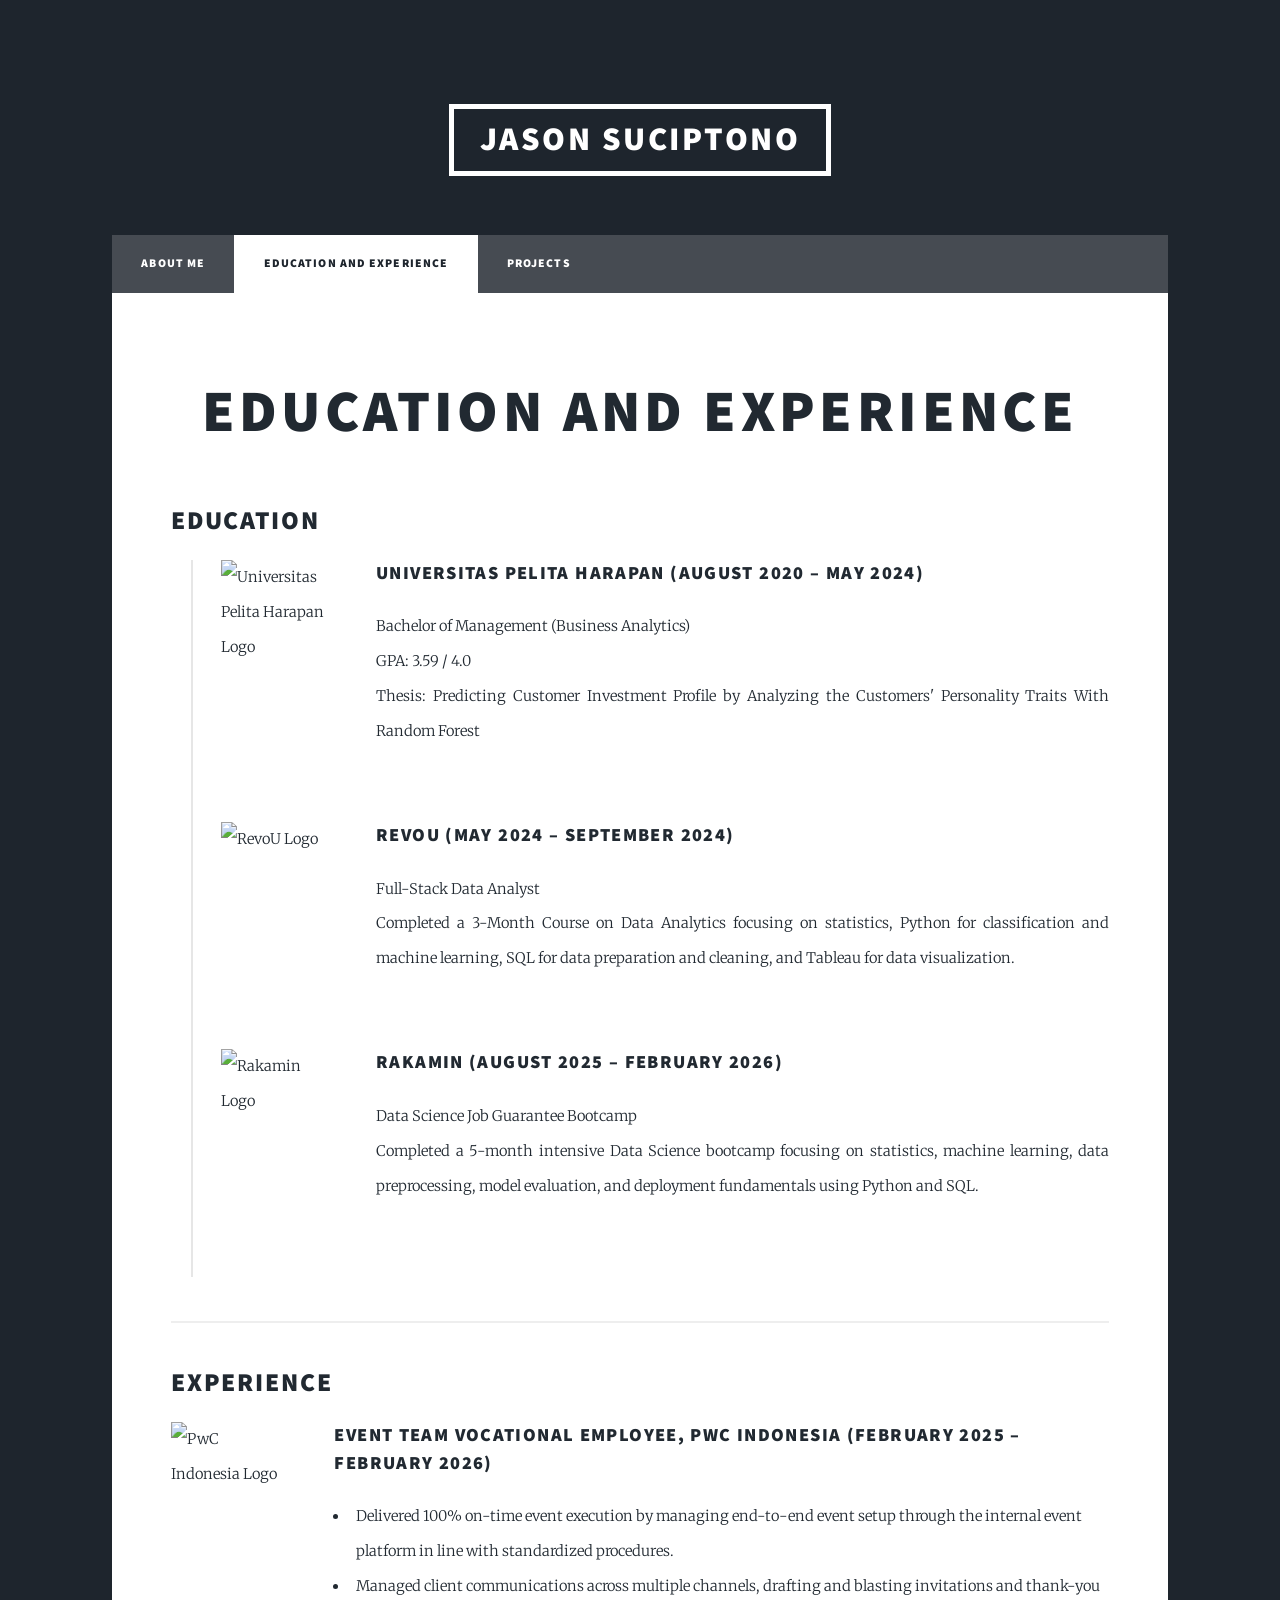
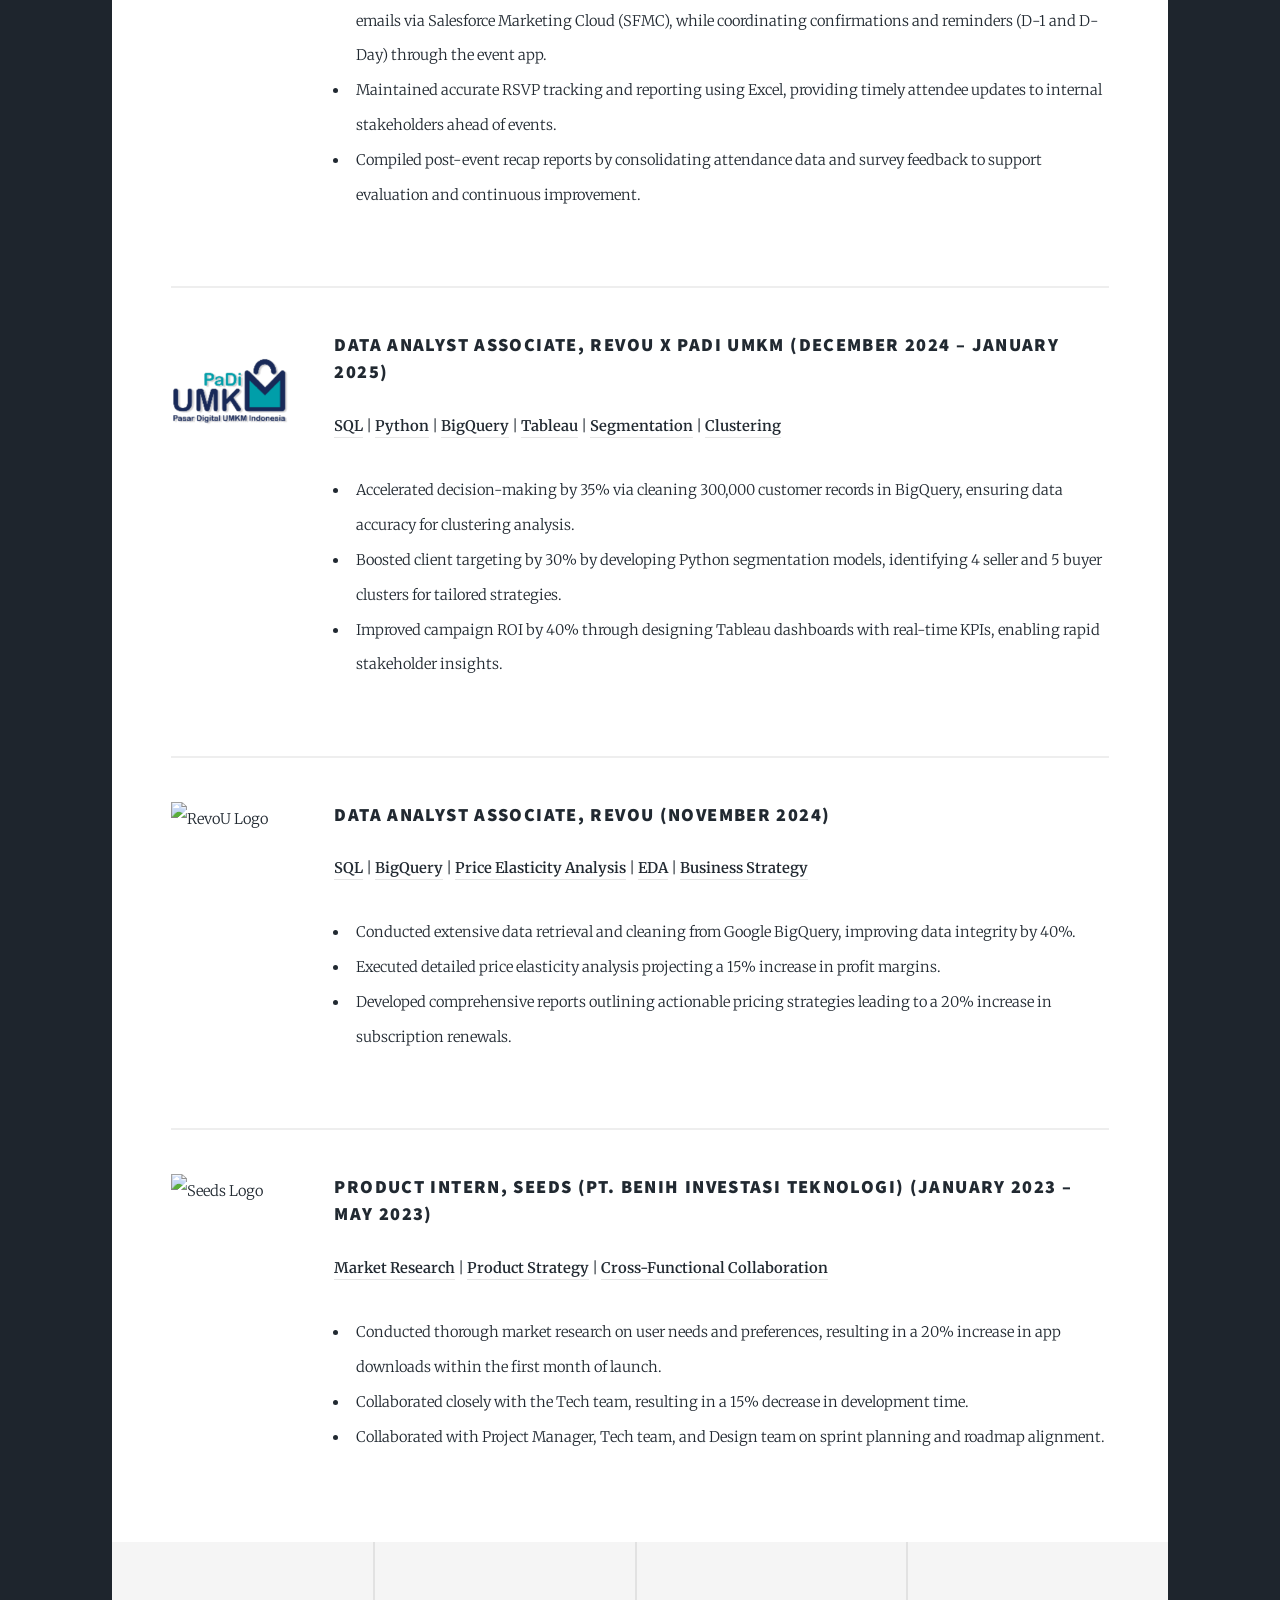
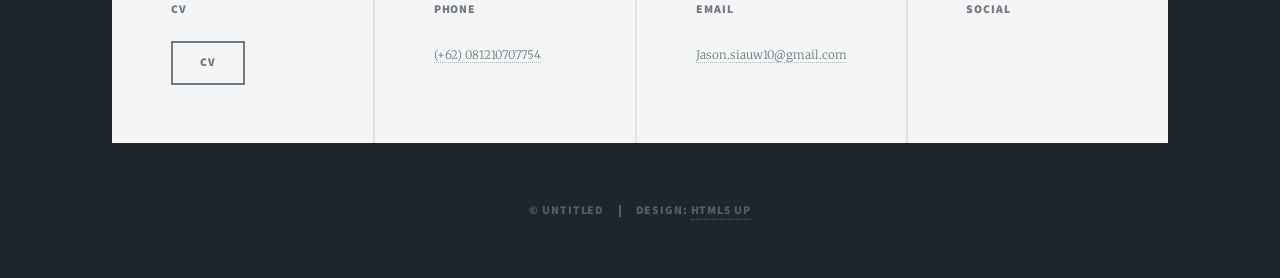
==== education-and-experience.html @ ee26536b "Update portfolio content" ====
<!DOCTYPE HTML>
<!--
	Massively by HTML5 UP
	html5up.net | @ajlkn
	Free for personal and commercial use under the CCA 3.0 license (html5up.net/license)
-->
<html>
	<head>
		<title>Education and Experience - Jason Suciptono Portfolio</title>
		<meta charset="utf-8" />
		<meta name="viewport" content="width=device-width, initial-scale=1, user-scalable=no" />
		<link rel="stylesheet" href="assets/css/main.css" />
		<noscript><link rel="stylesheet" href="assets/css/noscript.css" /></noscript>
	</head>
	<body class="is-preload">

		<!-- Wrapper -->
			<div id="wrapper">

				<!-- Header -->
					<header id="header">
						<a href="education-and-experience.html" class="logo">Jason Suciptono</a>
					</header>

				<!-- Nav -->
					<nav id="nav">
						<ul class="links">
							<li><a href="about-me.html">About Me</a></li>
							<li class="active"><a href="education-and-experience.html">Education and Experience</a></li>
							<li><a href="projects.html">Projects</a></li>
						</ul>
						<ul class="icons">
							<li><a href="https://www.linkedin.com/in/jason-suciptono/" class="icon brands fa-linkedin"><span class="label">LinkedIn</span></a></li>
							<li><a href="https://github.com/Jason-Siauw10" class="icon brands fa-github"><span class="label">GitHub</span></a></li>
						</ul>
					</nav>

				<!-- Main -->
					<div id="main">

						<!-- Post -->
							<section class="post">
							<header class="major">
								<h1>Education and Experience</h1>
							</header>

							<!-- ================= EDUCATION ================= -->
							<h2>Education</h2>

							<div class="timeline">

								<div class="row gtr-200 timeline-item">
									<div class="col-2 col-12-small">
										<span class="image fit">
											<img src="images/UPH Logo.png" alt="Universitas Pelita Harapan Logo" />
										</span>
									</div>
									<div class="col-10 col-12-small">
										<h3>Universitas Pelita Harapan (August 2020 – May 2024)</h3>
										<p>
											Bachelor of Management (Business Analytics)<br />
											GPA: 3.59 / 4.0<br />
											Thesis: Predicting Customer Investment Profile by Analyzing the Customers' Personality Traits With Random Forest
										</p>
									</div>
								</div>

								<div class="row gtr-200 timeline-item">
									<div class="col-2 col-12-small">
										<span class="image fit">
											<img src="images/revou.png" alt="RevoU Logo" />
										</span>
									</div>
									<div class="col-10 col-12-small">
										<h3>RevoU (May 2024 – September 2024)</h3>
										<p>
											Full-Stack Data Analyst<br />
											Completed a 3-Month Course on Data Analytics focusing on statistics, Python for classification and machine learning, SQL for data preparation and cleaning, and Tableau for data visualization.
										</p>
									</div>
								</div>

								<div class="row gtr-200 timeline-item">
									<div class="col-2 col-12-small">
										<span class="image fit">
											<img src="images/rakamin.png" alt="Rakamin Logo" />
										</span>
									</div>
									<div class="col-10 col-12-small">
										<h3>Rakamin (August 2025 – February 2026)</h3>
										<p>
											Data Science Job Guarantee Bootcamp<br />
											Completed a 5-month intensive Data Science bootcamp focusing on statistics, machine learning, data preprocessing, model evaluation, and deployment fundamentals using Python and SQL.
										</p>
									</div>
								</div>

							</div>

							<hr />

							<h2>Experience</h2>

							<!-- PwC -->
							<div class="row gtr-200">
								<div class="col-2 col-12-small">
									<span class="image fit">
										<img src="images/pwc.png" alt="PwC Indonesia Logo" />
									</span>
								</div>
								<div class="col-10 col-12-small">
									<h3>Event Team Vocational Employee, PwC Indonesia (February 2025 – February 2026)</h3>
									<ul>
										<li>Delivered 100% on-time event execution by managing end-to-end event setup through the internal event platform in line with standardized procedures.</li>
										<li>Managed client communications across multiple channels, drafting and blasting invitations and thank-you emails via Salesforce Marketing Cloud (SFMC), while coordinating confirmations and reminders (D-1 and D-Day) through the event app.</li>
										<li>Maintained accurate RSVP tracking and reporting using Excel, providing timely attendee updates to internal stakeholders ahead of events.</li>
										<li>Compiled post-event recap reports by consolidating attendance data and survey feedback to support evaluation and continuous improvement.</li>
									</ul>
								</div>
							</div>

							<hr />

							<!-- RevoU x PaDi UMKM -->
							<div class="row gtr-200">
								<div class="col-2 col-12-small">
									<span class="image fit">
										<img src="images/PaDi UMKM.png" alt="PaDi UMKM Logo" />
									</span>
								</div>
								<div class="col-10 col-12-small">
									<h3>Data Analyst Associate, RevoU x PaDi UMKM (December 2024 – January 2025)</h3>
									<p>
										<span class="skill-tag">SQL</span> |
										<span class="skill-tag">Python</span> |
										<span class="skill-tag">BigQuery</span> |
										<span class="skill-tag">Tableau</span> |
										<span class="skill-tag">Segmentation</span> |
										<span class="skill-tag">Clustering</span>
									</p>
									<ul>
										<li>Accelerated decision-making by 35% via cleaning 300,000 customer records in BigQuery, ensuring data accuracy for clustering analysis.</li>
										<li>Boosted client targeting by 30% by developing Python segmentation models, identifying 4 seller and 5 buyer clusters for tailored strategies.</li>
										<li>Improved campaign ROI by 40% through designing Tableau dashboards with real-time KPIs, enabling rapid stakeholder insights.</li>
									</ul>
								</div>
							</div>

							<hr />

							<!-- RevoU Individual -->
							<div class="row gtr-200">
								<div class="col-2 col-12-small">
									<span class="image fit">
										<img src="images/revou.png" alt="RevoU Logo" />
									</span>
								</div>
								<div class="col-10 col-12-small">
									<h3>Data Analyst Associate, RevoU (November 2024)</h3>
									<p>
										<span class="skill-tag">SQL</span> |
										<span class="skill-tag">BigQuery</span> |
										<span class="skill-tag">Price Elasticity Analysis</span> |
										<span class="skill-tag">EDA</span> |
										<span class="skill-tag">Business Strategy</span>
									</p>
									<ul>
										<li>Conducted extensive data retrieval and cleaning from Google BigQuery, improving data integrity by 40%.</li>
										<li>Executed detailed price elasticity analysis projecting a 15% increase in profit margins.</li>
										<li>Developed comprehensive reports outlining actionable pricing strategies leading to a 20% increase in subscription renewals.</li>
									</ul>
								</div>
							</div>

							<hr />

							<!-- Seeds -->
							<div class="row gtr-200">
								<div class="col-2 col-12-small">
									<span class="image fit">
										<img src="images/seeds.png" alt="Seeds Logo" />
									</span>
								</div>
								<div class="col-10 col-12-small">
									<h3>Product Intern, Seeds (PT. Benih Investasi Teknologi) (January 2023 – May 2023)</h3>
									<p>
										<span class="skill-tag">Market Research</span> |
										<span class="skill-tag">Product Strategy</span> |
										<span class="skill-tag">Cross-Functional Collaboration</span>
									</p>
									<ul>
										<li>Conducted thorough market research on user needs and preferences, resulting in a 20% increase in app downloads within the first month of launch.</li>
										<li>Collaborated closely with the Tech team, resulting in a 15% decrease in development time.</li>
										<li>Collaborated with Project Manager, Tech team, and Design team on sprint planning and roadmap alignment.</li>
									</ul>
								</div>
							</div>
						</section>
					</div>

				<!-- Footer -->
				<footer id="footer">
					<section class="alt">
						<h3>CV</h3>
						<ul class="actions">
							<li><a href="https://drive.google.com/file/d/1BMnxol5pbG6Kk6mzPlMMc-yb6LAz0oVz/view?usp=sharing" class="button icon solid fa-download">CV</a></li>
						</ul>
					</section>
					<section>
						<h3>Phone</h3>
						<p><a href="https://wa.me/+628120707754">(+62) 081210707754</a></p>
					</section>
					<section>
						<h3>Email</h3>
						<p><a href="mailto:Jason.Siauw10@gmail.com">Jason.siauw10@gmail.com</a></p>
					</section>
					<section>
						<h3>Social</h3>
						<ul class="icons alt">
							<li><a href="https://www.linkedin.com/in/jason-suciptono/" class="icon brands alt fa-linkedin"><span class="label">LinkedIn</span></a></li>
							<li><a href="https://github.com/Jason-Siauw10" class="icon brands alt fa-github"><span class="label">GitHub</span></a></li>
						</ul>
					</section>
				</footer>

				<!-- Copyright -->
					<div id="copyright">
						<ul><li>&copy; Untitled</li><li>Design: <a href="https://html5up.net">HTML5 UP</a></li></ul>
					</div>

			</div>

		<!-- Scripts -->
			<script src="assets/js/jquery.min.js"></script>
			<script src="assets/js/jquery.scrollex.min.js"></script>
			<script src="assets/js/jquery.scrolly.min.js"></script>
			<script src="assets/js/browser.min.js"></script>
			<script src="assets/js/breakpoints.min.js"></script>
			<script src="assets/js/util.js"></script>
			<script src="assets/js/main.js"></script>

	</body>
</html>
---- assets/css/main.css ----
@import url(fontawesome-all.min.css);
@import url("https://fonts.googleapis.com/css?family=Merriweather:300,700,300italic,700italic|Source+Sans+Pro:900");

/*
	Massively by HTML5 UP
	html5up.net | @ajlkn
	Free for personal and commercial use under the CCA 3.0 license (html5up.net/license)
*/

html, body, div, span, applet, object,
iframe, h1, h2, h3, h4, h5, h6, p, blockquote,
pre, a, abbr, acronym, address, big, cite,
code, del, dfn, em, img, ins, kbd, q, s, samp,
small, strike, strong, sub, sup, tt, var, b,
u, i, center, dl, dt, dd, ol, ul, li, fieldset,
form, label, legend, table, caption, tbody,
tfoot, thead, tr, th, td, article, aside,
canvas, details, embed, figure, figcaption,
footer, header, hgroup, menu, nav, output, ruby,
section, summary, time, mark, audio, video {
	margin: 0;
	padding: 0;
	border: 0;
	font-size: 100%;
	font: inherit;
	vertical-align: baseline;}

article, aside, details, figcaption, figure,
footer, header, hgroup, menu, nav, section {
	display: block;}

body {
	line-height: 1;
}

ol, ul {
	list-style: none;
}

blockquote, q {
	quotes: none;
}

	blockquote:before, blockquote:after, q:before, q:after {
		content: '';
		content: none;
	}

table {
	border-collapse: collapse;
	border-spacing: 0;
}

body {
	-webkit-text-size-adjust: none;
}

mark {
	background-color: transparent;
	color: inherit;
}

input::-moz-focus-inner {
	border: 0;
	padding: 0;
}

input, select, textarea {
	-moz-appearance: none;
	-webkit-appearance: none;
	-ms-appearance: none;
	appearance: none;
}

/* Basic */

	@-ms-viewport {
		width: device-width;
	}

	body {
		-ms-overflow-style: scrollbar;
	}

	@media screen and (max-width: 480px) {

		html, body {
			min-width: 320px;
		}

	}

	html {
		box-sizing: border-box;
	}

	*, *:before, *:after {
		box-sizing: inherit;
	}

	body {
		background-color: #1e252d;
	}

		body.is-preload *, body.is-preload *:before, body.is-preload *:after {
			-moz-animation: none !important;
			-webkit-animation: none !important;
			-ms-animation: none !important;
			animation: none !important;
			-moz-transition: none !important;
			-webkit-transition: none !important;
			-ms-transition: none !important;
			transition: none !important;
		}

/* Type */

	html {
		font-size: 16pt;
	}

		@media screen and (max-width: 1680px) {

			html {
				font-size: 12pt;
			}

		}

		@media screen and (max-width: 1280px) {

			html {
				font-size: 11pt;
			}

		}

		@media screen and (max-width: 360px) {

			html {
				font-size: 10pt;
			}

		}

	body {
		color: #212931;
	}

	body, input, select, textarea {
		font-family: "Merriweather", Georgia, serif;
		font-weight: 300;
		font-size: 1rem;
		line-height: 2.375;
	}

	a {
		-moz-transition: color 0.2s ease-in-out, background-color 0.2s ease-in-out, border-color 0.2s ease-in-out, box-shadow 0.2s ease-in-out;
		-webkit-transition: color 0.2s ease-in-out, background-color 0.2s ease-in-out, border-color 0.2s ease-in-out, box-shadow 0.2s ease-in-out;
		-ms-transition: color 0.2s ease-in-out, background-color 0.2s ease-in-out, border-color 0.2s ease-in-out, box-shadow 0.2s ease-in-out;
		transition: color 0.2s ease-in-out, background-color 0.2s ease-in-out, border-color 0.2s ease-in-out, box-shadow 0.2s ease-in-out;
		border-bottom: dotted 1px;
		text-decoration: none;
	}

		a:hover {
			border-bottom-color: transparent;
		}

	strong, b {
		font-weight: 600;
	}

	em, i {
		font-style: italic;
	}

	p {
		text-align: justify;
		margin: 0 0 2rem 0;
	}

	h1, h2, h3, h4, h5, h6 {
		font-family: "Source Sans Pro", Helvetica, sans-serif;
		font-weight: 900;
		line-height: 1.5;
		letter-spacing: 0.075em;
		text-transform: uppercase;
		margin: 0 0 1rem 0;
	}

		h1 a, h2 a, h3 a, h4 a, h5 a, h6 a {
			border-bottom: 0;
			color: inherit;
			text-decoration: none;
		}

	h1 {
		font-size: 4rem;
		line-height: 1.1;
		margin: 0 0 2rem 0;
	}

	h2 {
		font-size: 1.75rem;
		line-height: 1.3;
		margin: 0 0 1.5rem 0;
	}

	h3 {
		font-size: 1.25rem;
		margin: 0 0 1.5rem 0;
	}

	h4 {
		font-size: 1rem;
	}

	h5 {
		font-size: 0.9rem;
	}

	h6 {
		font-size: 0.8rem;
	}

	sub {
		font-size: 0.8rem;
		position: relative;
		top: 0.5rem;
	}

	sup {
		font-size: 0.8rem;
		position: relative;
		top: -0.5rem;
	}

	blockquote {
		border-left: solid 4px;
		font-style: italic;
		margin: 0 0 2rem 0;
		padding: 0.5rem 0 0.5rem 2rem;
	}

	code {
		border: solid 2px;
		font-family: "Courier New", monospace;
		font-size: 0.9rem;
		margin: 0 0.25rem;
		padding: 0.25rem 0.65rem;
	}

	pre {
		-webkit-overflow-scrolling: touch;
		font-family: "Courier New", monospace;
		font-size: 0.9rem;
		margin: 0 0 2rem 0;
	}

		pre code {
			display: block;
			line-height: 1.75;
			padding: 1rem 1.5rem;
			overflow-x: auto;
		}

	hr {
		border: 0;
		border-bottom: solid 2px;
		margin: 3rem 0;
	}

		hr.major {
			margin: 5rem 0;
		}

	.align-left {
		text-align: left;
	}

	.align-center {
		text-align: center;
	}

	.align-right {
		text-align: right;
	}

	input, select, textarea {
		color: #212931;
	}

	a {
		color: #212931;
		border-bottom-color: rgba(33, 41, 49, 0.5);
	}

		a:hover {
			border-bottom-color: transparent;
			color: #18bfef !important;
		}

	strong, b {
		color: #212931;
	}

	h1, h2, h3, h4, h5, h6 {
		color: #212931;
	}

	blockquote {
		border-left-color: #eeeeee;
	}

	code {
		background: rgba(220, 220, 220, 0.25);
		border-color: #eeeeee;
	}

	hr {
		border-bottom-color: #eeeeee;
	}

/* Row */

	.row {
		display: flex;
		flex-wrap: wrap;
		box-sizing: border-box;
		align-items: stretch;
	}

		.row > * {
			box-sizing: border-box;
		}

		.row.gtr-uniform > * > :last-child {
			margin-bottom: 0;
		}

		.row.aln-left {
			justify-content: flex-start;
		}

		.row.aln-center {
			justify-content: center;
		}

		.row.aln-right {
			justify-content: flex-end;
		}

		.row.aln-top {
			align-items: flex-start;
		}

		.row.aln-middle {
			align-items: center;
		}

		.row.aln-bottom {
			align-items: flex-end;
		}

		.row > .imp {
			order: -1;
		}

		.row > .col-1 {
			width: 8.33333%;
		}

		.row > .off-1 {
			margin-left: 8.33333%;
		}

		.row > .col-2 {
			width: 16.66667%;
		}

		.row > .off-2 {
			margin-left: 16.66667%;
		}

		.row > .col-3 {
			width: 25%;
		}

		.row > .off-3 {
			margin-left: 25%;
		}

		.row > .col-4 {
			width: 33.33333%;
		}

		.row > .off-4 {
			margin-left: 33.33333%;
		}

		.row > .col-5 {
			width: 41.66667%;
		}

		.row > .off-5 {
			margin-left: 41.66667%;
		}

		.row > .col-6 {
			width: 50%;
		}

		.row > .off-6 {
			margin-left: 50%;
		}

		.row > .col-7 {
			width: 58.33333%;
		}

		.row > .off-7 {
			margin-left: 58.33333%;
		}

		.row > .col-8 {
			width: 66.66667%;
		}

		.row > .off-8 {
			margin-left: 66.66667%;
		}

		.row > .col-9 {
			width: 75%;
		}

		.row > .off-9 {
			margin-left: 75%;
		}

		.row > .col-10 {
			width: 83.33333%;
		}

		.row > .off-10 {
			margin-left: 83.33333%;
		}

		.row > .col-11 {
			width: 91.66667%;
		}

		.row > .off-11 {
			margin-left: 91.66667%;
		}

		.row > .col-12 {
			width: 100%;
		}

		.row > .off-12 {
			margin-left: 100%;
		}

		.row.gtr-0 {
			margin-top: 0;
			margin-left: 0rem;
		}

			.row.gtr-0 > * {
				padding: 0 0 0 0rem;
			}

			.row.gtr-0.gtr-uniform {
				margin-top: 0rem;
			}

				.row.gtr-0.gtr-uniform > * {
					padding-top: 0rem;
				}

		.row.gtr-25 {
			margin-top: 0;
			margin-left: -0.375rem;
		}

			.row.gtr-25 > * {
				padding: 0 0 0 0.375rem;
			}

			.row.gtr-25.gtr-uniform {
				margin-top: -0.375rem;
			}

				.row.gtr-25.gtr-uniform > * {
					padding-top: 0.375rem;
				}

		.row.gtr-50 {
			margin-top: 0;
			margin-left: -0.75rem;
		}

			.row.gtr-50 > * {
				padding: 0 0 0 0.75rem;
			}

			.row.gtr-50.gtr-uniform {
				margin-top: -0.75rem;
			}

				.row.gtr-50.gtr-uniform > * {
					padding-top: 0.75rem;
				}

		.row {
			margin-top: 0;
			margin-left: -1.5rem;
		}

			.row > * {
				padding: 0 0 0 1.5rem;
			}

			.row.gtr-uniform {
				margin-top: -1.5rem;
			}

				.row.gtr-uniform > * {
					padding-top: 1.5rem;
				}

		.row.gtr-150 {
			margin-top: 0;
			margin-left: -2.25rem;
		}

			.row.gtr-150 > * {
				padding: 0 0 0 2.25rem;
			}

			.row.gtr-150.gtr-uniform {
				margin-top: -2.25rem;
			}

				.row.gtr-150.gtr-uniform > * {
					padding-top: 2.25rem;
				}

		.row.gtr-200 {
			margin-top: 0;
			margin-left: -3rem;
		}

			.row.gtr-200 > * {
				padding: 0 0 0 3rem;
			}

			.row.gtr-200.gtr-uniform {
				margin-top: -3rem;
			}

				.row.gtr-200.gtr-uniform > * {
					padding-top: 3rem;
				}

		@media screen and (max-width: 1680px) {

			.row {
				display: flex;
				flex-wrap: wrap;
				box-sizing: border-box;
				align-items: stretch;
			}

				.row > * {
					box-sizing: border-box;
				}

				.row.gtr-uniform > * > :last-child {
					margin-bottom: 0;
				}

				.row.aln-left {
					justify-content: flex-start;
				}

				.row.aln-center {
					justify-content: center;
				}

				.row.aln-right {
					justify-content: flex-end;
				}

				.row.aln-top {
					align-items: flex-start;
				}

				.row.aln-middle {
					align-items: center;
				}

				.row.aln-bottom {
					align-items: flex-end;
				}

				.row > .imp-xlarge {
					order: -1;
				}

				.row > .col-1-xlarge {
					width: 8.33333%;
				}

				.row > .off-1-xlarge {
					margin-left: 8.33333%;
				}

				.row > .col-2-xlarge {
					width: 16.66667%;
				}

				.row > .off-2-xlarge {
					margin-left: 16.66667%;
				}

				.row > .col-3-xlarge {
					width: 25%;
				}

				.row > .off-3-xlarge {
					margin-left: 25%;
				}

				.row > .col-4-xlarge {
					width: 33.33333%;
				}

				.row > .off-4-xlarge {
					margin-left: 33.33333%;
				}

				.row > .col-5-xlarge {
					width: 41.66667%;
				}

				.row > .off-5-xlarge {
					margin-left: 41.66667%;
				}

				.row > .col-6-xlarge {
					width: 50%;
				}

				.row > .off-6-xlarge {
					margin-left: 50%;
				}

				.row > .col-7-xlarge {
					width: 58.33333%;
				}

				.row > .off-7-xlarge {
					margin-left: 58.33333%;
				}

				.row > .col-8-xlarge {
					width: 66.66667%;
				}

				.row > .off-8-xlarge {
					margin-left: 66.66667%;
				}

				.row > .col-9-xlarge {
					width: 75%;
				}

				.row > .off-9-xlarge {
					margin-left: 75%;
				}

				.row > .col-10-xlarge {
					width: 83.33333%;
				}

				.row > .off-10-xlarge {
					margin-left: 83.33333%;
				}

				.row > .col-11-xlarge {
					width: 91.66667%;
				}

				.row > .off-11-xlarge {
					margin-left: 91.66667%;
				}

				.row > .col-12-xlarge {
					width: 100%;
				}

				.row > .off-12-xlarge {
					margin-left: 100%;
				}

				.row.gtr-0 {
					margin-top: 0;
					margin-left: 0rem;
				}

					.row.gtr-0 > * {
						padding: 0 0 0 0rem;
					}

					.row.gtr-0.gtr-uniform {
						margin-top: 0rem;
					}

						.row.gtr-0.gtr-uniform > * {
							padding-top: 0rem;
						}

				.row.gtr-25 {
					margin-top: 0;
					margin-left: -0.375rem;
				}

					.row.gtr-25 > * {
						padding: 0 0 0 0.375rem;
					}

					.row.gtr-25.gtr-uniform {
						margin-top: -0.375rem;
					}

						.row.gtr-25.gtr-uniform > * {
							padding-top: 0.375rem;
						}

				.row.gtr-50 {
					margin-top: 0;
					margin-left: -0.75rem;
				}

					.row.gtr-50 > * {
						padding: 0 0 0 0.75rem;
					}

					.row.gtr-50.gtr-uniform {
						margin-top: -0.75rem;
					}

						.row.gtr-50.gtr-uniform > * {
							padding-top: 0.75rem;
						}

				.row {
					margin-top: 0;
					margin-left: -1.5rem;
				}

					.row > * {
						padding: 0 0 0 1.5rem;
					}

					.row.gtr-uniform {
						margin-top: -1.5rem;
					}

						.row.gtr-uniform > * {
							padding-top: 1.5rem;
						}

				.row.gtr-150 {
					margin-top: 0;
					margin-left: -2.25rem;
				}

					.row.gtr-150 > * {
						padding: 0 0 0 2.25rem;
					}

					.row.gtr-150.gtr-uniform {
						margin-top: -2.25rem;
					}

						.row.gtr-150.gtr-uniform > * {
							padding-top: 2.25rem;
						}

				.row.gtr-200 {
					margin-top: 0;
					margin-left: -3rem;
				}

					.row.gtr-200 > * {
						padding: 0 0 0 3rem;
					}

					.row.gtr-200.gtr-uniform {
						margin-top: -3rem;
					}

						.row.gtr-200.gtr-uniform > * {
							padding-top: 3rem;
						}

		}

		@media screen and (max-width: 1280px) {

			.row {
				display: flex;
				flex-wrap: wrap;
				box-sizing: border-box;
				align-items: stretch;
			}

				.row > * {
					box-sizing: border-box;
				}

				.row.gtr-uniform > * > :last-child {
					margin-bottom: 0;
				}

				.row.aln-left {
					justify-content: flex-start;
				}

				.row.aln-center {
					justify-content: center;
				}

				.row.aln-right {
					justify-content: flex-end;
				}

				.row.aln-top {
					align-items: flex-start;
				}

				.row.aln-middle {
					align-items: center;
				}

				.row.aln-bottom {
					align-items: flex-end;
				}

				.row > .imp-large {
					order: -1;
				}

				.row > .col-1-large {
					width: 8.33333%;
				}

				.row > .off-1-large {
					margin-left: 8.33333%;
				}

				.row > .col-2-large {
					width: 16.66667%;
				}

				.row > .off-2-large {
					margin-left: 16.66667%;
				}

				.row > .col-3-large {
					width: 25%;
				}

				.row > .off-3-large {
					margin-left: 25%;
				}

				.row > .col-4-large {
					width: 33.33333%;
				}

				.row > .off-4-large {
					margin-left: 33.33333%;
				}

				.row > .col-5-large {
					width: 41.66667%;
				}

				.row > .off-5-large {
					margin-left: 41.66667%;
				}

				.row > .col-6-large {
					width: 50%;
				}

				.row > .off-6-large {
					margin-left: 50%;
				}

				.row > .col-7-large {
					width: 58.33333%;
				}

				.row > .off-7-large {
					margin-left: 58.33333%;
				}

				.row > .col-8-large {
					width: 66.66667%;
				}

				.row > .off-8-large {
					margin-left: 66.66667%;
				}

				.row > .col-9-large {
					width: 75%;
				}

				.row > .off-9-large {
					margin-left: 75%;
				}

				.row > .col-10-large {
					width: 83.33333%;
				}

				.row > .off-10-large {
					margin-left: 83.33333%;
				}

				.row > .col-11-large {
					width: 91.66667%;
				}

				.row > .off-11-large {
					margin-left: 91.66667%;
				}

				.row > .col-12-large {
					width: 100%;
				}

				.row > .off-12-large {
					margin-left: 100%;
				}

				.row.gtr-0 {
					margin-top: 0;
					margin-left: 0rem;
				}

					.row.gtr-0 > * {
						padding: 0 0 0 0rem;
					}

					.row.gtr-0.gtr-uniform {
						margin-top: 0rem;
					}

						.row.gtr-0.gtr-uniform > * {
							padding-top: 0rem;
						}

				.row.gtr-25 {
					margin-top: 0;
					margin-left: -0.375rem;
				}

					.row.gtr-25 > * {
						padding: 0 0 0 0.375rem;
					}

					.row.gtr-25.gtr-uniform {
						margin-top: -0.375rem;
					}

						.row.gtr-25.gtr-uniform > * {
							padding-top: 0.375rem;
						}

				.row.gtr-50 {
					margin-top: 0;
					margin-left: -0.75rem;
				}

					.row.gtr-50 > * {
						padding: 0 0 0 0.75rem;
					}

					.row.gtr-50.gtr-uniform {
						margin-top: -0.75rem;
					}

						.row.gtr-50.gtr-uniform > * {
							padding-top: 0.75rem;
						}

				.row {
					margin-top: 0;
					margin-left: -1.5rem;
				}

					.row > * {
						padding: 0 0 0 1.5rem;
					}

					.row.gtr-uniform {
						margin-top: -1.5rem;
					}

						.row.gtr-uniform > * {
							padding-top: 1.5rem;
						}

				.row.gtr-150 {
					margin-top: 0;
					margin-left: -2.25rem;
				}

					.row.gtr-150 > * {
						padding: 0 0 0 2.25rem;
					}

					.row.gtr-150.gtr-uniform {
						margin-top: -2.25rem;
					}

						.row.gtr-150.gtr-uniform > * {
							padding-top: 2.25rem;
						}

				.row.gtr-200 {
					margin-top: 0;
					margin-left: -3rem;
				}

					.row.gtr-200 > * {
						padding: 0 0 0 3rem;
					}

					.row.gtr-200.gtr-uniform {
						margin-top: -3rem;
					}

						.row.gtr-200.gtr-uniform > * {
							padding-top: 3rem;
						}

		}

		@media screen and (max-width: 980px) {

			.row {
				display: flex;
				flex-wrap: wrap;
				box-sizing: border-box;
				align-items: stretch;
			}

				.row > * {
					box-sizing: border-box;
				}

				.row.gtr-uniform > * > :last-child {
					margin-bottom: 0;
				}

				.row.aln-left {
					justify-content: flex-start;
				}

				.row.aln-center {
					justify-content: center;
				}

				.row.aln-right {
					justify-content: flex-end;
				}

				.row.aln-top {
					align-items: flex-start;
				}

				.row.aln-middle {
					align-items: center;
				}

				.row.aln-bottom {
					align-items: flex-end;
				}

				.row > .imp-medium {
					order: -1;
				}

				.row > .col-1-medium {
					width: 8.33333%;
				}

				.row > .off-1-medium {
					margin-left: 8.33333%;
				}

				.row > .col-2-medium {
					width: 16.66667%;
				}

				.row > .off-2-medium {
					margin-left: 16.66667%;
				}

				.row > .col-3-medium {
					width: 25%;
				}

				.row > .off-3-medium {
					margin-left: 25%;
				}

				.row > .col-4-medium {
					width: 33.33333%;
				}

				.row > .off-4-medium {
					margin-left: 33.33333%;
				}

				.row > .col-5-medium {
					width: 41.66667%;
				}

				.row > .off-5-medium {
					margin-left: 41.66667%;
				}

				.row > .col-6-medium {
					width: 50%;
				}

				.row > .off-6-medium {
					margin-left: 50%;
				}

				.row > .col-7-medium {
					width: 58.33333%;
				}

				.row > .off-7-medium {
					margin-left: 58.33333%;
				}

				.row > .col-8-medium {
					width: 66.66667%;
				}

				.row > .off-8-medium {
					margin-left: 66.66667%;
				}

				.row > .col-9-medium {
					width: 75%;
				}

				.row > .off-9-medium {
					margin-left: 75%;
				}

				.row > .col-10-medium {
					width: 83.33333%;
				}

				.row > .off-10-medium {
					margin-left: 83.33333%;
				}

				.row > .col-11-medium {
					width: 91.66667%;
				}

				.row > .off-11-medium {
					margin-left: 91.66667%;
				}

				.row > .col-12-medium {
					width: 100%;
				}

				.row > .off-12-medium {
					margin-left: 100%;
				}

				.row.gtr-0 {
					margin-top: 0;
					margin-left: 0rem;
				}

					.row.gtr-0 > * {
						padding: 0 0 0 0rem;
					}

					.row.gtr-0.gtr-uniform {
						margin-top: 0rem;
					}

						.row.gtr-0.gtr-uniform > * {
							padding-top: 0rem;
						}

				.row.gtr-25 {
					margin-top: 0;
					margin-left: -0.375rem;
				}

					.row.gtr-25 > * {
						padding: 0 0 0 0.375rem;
					}

					.row.gtr-25.gtr-uniform {
						margin-top: -0.375rem;
					}

						.row.gtr-25.gtr-uniform > * {
							padding-top: 0.375rem;
						}

				.row.gtr-50 {
					margin-top: 0;
					margin-left: -0.75rem;
				}

					.row.gtr-50 > * {
						padding: 0 0 0 0.75rem;
					}

					.row.gtr-50.gtr-uniform {
						margin-top: -0.75rem;
					}

						.row.gtr-50.gtr-uniform > * {
							padding-top: 0.75rem;
						}

				.row {
					margin-top: 0;
					margin-left: -1.5rem;
				}

					.row > * {
						padding: 0 0 0 1.5rem;
					}

					.row.gtr-uniform {
						margin-top: -1.5rem;
					}

						.row.gtr-uniform > * {
							padding-top: 1.5rem;
						}

				.row.gtr-150 {
					margin-top: 0;
					margin-left: -2.25rem;
				}

					.row.gtr-150 > * {
						padding: 0 0 0 2.25rem;
					}

					.row.gtr-150.gtr-uniform {
						margin-top: -2.25rem;
					}

						.row.gtr-150.gtr-uniform > * {
							padding-top: 2.25rem;
						}

				.row.gtr-200 {
					margin-top: 0;
					margin-left: -3rem;
				}

					.row.gtr-200 > * {
						padding: 0 0 0 3rem;
					}

					.row.gtr-200.gtr-uniform {
						margin-top: -3rem;
					}

						.row.gtr-200.gtr-uniform > * {
							padding-top: 3rem;
						}

		}

		@media screen and (max-width: 736px) {

			.row {
				display: flex;
				flex-wrap: wrap;
				box-sizing: border-box;
				align-items: stretch;
			}

				.row > * {
					box-sizing: border-box;
				}

				.row.gtr-uniform > * > :last-child {
					margin-bottom: 0;
				}

				.row.aln-left {
					justify-content: flex-start;
				}

				.row.aln-center {
					justify-content: center;
				}

				.row.aln-right {
					justify-content: flex-end;
				}

				.row.aln-top {
					align-items: flex-start;
				}

				.row.aln-middle {
					align-items: center;
				}

				.row.aln-bottom {
					align-items: flex-end;
				}

				.row > .imp-small {
					order: -1;
				}

				.row > .col-1-small {
					width: 8.33333%;
				}

				.row > .off-1-small {
					margin-left: 8.33333%;
				}

				.row > .col-2-small {
					width: 16.66667%;
				}

				.row > .off-2-small {
					margin-left: 16.66667%;
				}

				.row > .col-3-small {
					width: 25%;
				}

				.row > .off-3-small {
					margin-left: 25%;
				}

				.row > .col-4-small {
					width: 33.33333%;
				}

				.row > .off-4-small {
					margin-left: 33.33333%;
				}

				.row > .col-5-small {
					width: 41.66667%;
				}

				.row > .off-5-small {
					margin-left: 41.66667%;
				}

				.row > .col-6-small {
					width: 50%;
				}

				.row > .off-6-small {
					margin-left: 50%;
				}

				.row > .col-7-small {
					width: 58.33333%;
				}

				.row > .off-7-small {
					margin-left: 58.33333%;
				}

				.row > .col-8-small {
					width: 66.66667%;
				}

				.row > .off-8-small {
					margin-left: 66.66667%;
				}

				.row > .col-9-small {
					width: 75%;
				}

				.row > .off-9-small {
					margin-left: 75%;
				}

				.row > .col-10-small {
					width: 83.33333%;
				}

				.row > .off-10-small {
					margin-left: 83.33333%;
				}

				.row > .col-11-small {
					width: 91.66667%;
				}

				.row > .off-11-small {
					margin-left: 91.66667%;
				}

				.row > .col-12-small {
					width: 100%;
				}

				.row > .off-12-small {
					margin-left: 100%;
				}

				.row.gtr-0 {
					margin-top: 0;
					margin-left: 0rem;
				}

					.row.gtr-0 > * {
						padding: 0 0 0 0rem;
					}

					.row.gtr-0.gtr-uniform {
						margin-top: 0rem;
					}

						.row.gtr-0.gtr-uniform > * {
							padding-top: 0rem;
						}

				.row.gtr-25 {
					margin-top: 0;
					margin-left: -0.375rem;
				}

					.row.gtr-25 > * {
						padding: 0 0 0 0.375rem;
					}

					.row.gtr-25.gtr-uniform {
						margin-top: -0.375rem;
					}

						.row.gtr-25.gtr-uniform > * {
							padding-top: 0.375rem;
						}

				.row.gtr-50 {
					margin-top: 0;
					margin-left: -0.75rem;
				}

					.row.gtr-50 > * {
						padding: 0 0 0 0.75rem;
					}

					.row.gtr-50.gtr-uniform {
						margin-top: -0.75rem;
					}

						.row.gtr-50.gtr-uniform > * {
							padding-top: 0.75rem;
						}

				.row {
					margin-top: 0;
					margin-left: -1.5rem;
				}

					.row > * {
						padding: 0 0 0 1.5rem;
					}

					.row.gtr-uniform {
						margin-top: -1.5rem;
					}

						.row.gtr-uniform > * {
							padding-top: 1.5rem;
						}

				.row.gtr-150 {
					margin-top: 0;
					margin-left: -2.25rem;
				}

					.row.gtr-150 > * {
						padding: 0 0 0 2.25rem;
					}

					.row.gtr-150.gtr-uniform {
						margin-top: -2.25rem;
					}

						.row.gtr-150.gtr-uniform > * {
							padding-top: 2.25rem;
						}

				.row.gtr-200 {
					margin-top: 0;
					margin-left: -3rem;
				}

					.row.gtr-200 > * {
						padding: 0 0 0 3rem;
					}

					.row.gtr-200.gtr-uniform {
						margin-top: -3rem;
					}

						.row.gtr-200.gtr-uniform > * {
							padding-top: 3rem;
						}

		}

		@media screen and (max-width: 480px) {

			.row {
				display: flex;
				flex-wrap: wrap;
				box-sizing: border-box;
				align-items: stretch;
			}

				.row > * {
					box-sizing: border-box;
				}

				.row.gtr-uniform > * > :last-child {
					margin-bottom: 0;
				}

				.row.aln-left {
					justify-content: flex-start;
				}

				.row.aln-center {
					justify-content: center;
				}

				.row.aln-right {
					justify-content: flex-end;
				}

				.row.aln-top {
					align-items: flex-start;
				}

				.row.aln-middle {
					align-items: center;
				}

				.row.aln-bottom {
					align-items: flex-end;
				}

				.row > .imp-xsmall {
					order: -1;
				}

				.row > .col-1-xsmall {
					width: 8.33333%;
				}

				.row > .off-1-xsmall {
					margin-left: 8.33333%;
				}

				.row > .col-2-xsmall {
					width: 16.66667%;
				}

				.row > .off-2-xsmall {
					margin-left: 16.66667%;
				}

				.row > .col-3-xsmall {
					width: 25%;
				}

				.row > .off-3-xsmall {
					margin-left: 25%;
				}

				.row > .col-4-xsmall {
					width: 33.33333%;
				}

				.row > .off-4-xsmall {
					margin-left: 33.33333%;
				}

				.row > .col-5-xsmall {
					width: 41.66667%;
				}

				.row > .off-5-xsmall {
					margin-left: 41.66667%;
				}

				.row > .col-6-xsmall {
					width: 50%;
				}

				.row > .off-6-xsmall {
					margin-left: 50%;
				}

				.row > .col-7-xsmall {
					width: 58.33333%;
				}

				.row > .off-7-xsmall {
					margin-left: 58.33333%;
				}

				.row > .col-8-xsmall {
					width: 66.66667%;
				}

				.row > .off-8-xsmall {
					margin-left: 66.66667%;
				}

				.row > .col-9-xsmall {
					width: 75%;
				}

				.row > .off-9-xsmall {
					margin-left: 75%;
				}

				.row > .col-10-xsmall {
					width: 83.33333%;
				}

				.row > .off-10-xsmall {
					margin-left: 83.33333%;
				}

				.row > .col-11-xsmall {
					width: 91.66667%;
				}

				.row > .off-11-xsmall {
					margin-left: 91.66667%;
				}

				.row > .col-12-xsmall {
					width: 100%;
				}

				.row > .off-12-xsmall {
					margin-left: 100%;
				}

				.row.gtr-0 {
					margin-top: 0;
					margin-left: 0rem;
				}

					.row.gtr-0 > * {
						padding: 0 0 0 0rem;
					}

					.row.gtr-0.gtr-uniform {
						margin-top: 0rem;
					}

						.row.gtr-0.gtr-uniform > * {
							padding-top: 0rem;
						}

				.row.gtr-25 {
					margin-top: 0;
					margin-left: -0.375rem;
				}

					.row.gtr-25 > * {
						padding: 0 0 0 0.375rem;
					}

					.row.gtr-25.gtr-uniform {
						margin-top: -0.375rem;
					}

						.row.gtr-25.gtr-uniform > * {
							padding-top: 0.375rem;
						}

				.row.gtr-50 {
					margin-top: 0;
					margin-left: -0.75rem;
				}

					.row.gtr-50 > * {
						padding: 0 0 0 0.75rem;
					}

					.row.gtr-50.gtr-uniform {
						margin-top: -0.75rem;
					}

						.row.gtr-50.gtr-uniform > * {
							padding-top: 0.75rem;
						}

				.row {
					margin-top: 0;
					margin-left: -1.5rem;
				}

					.row > * {
						padding: 0 0 0 1.5rem;
					}

					.row.gtr-uniform {
						margin-top: -1.5rem;
					}

						.row.gtr-uniform > * {
							padding-top: 1.5rem;
						}

				.row.gtr-150 {
					margin-top: 0;
					margin-left: -2.25rem;
				}

					.row.gtr-150 > * {
						padding: 0 0 0 2.25rem;
					}

					.row.gtr-150.gtr-uniform {
						margin-top: -2.25rem;
					}

						.row.gtr-150.gtr-uniform > * {
							padding-top: 2.25rem;
						}

				.row.gtr-200 {
					margin-top: 0;
					margin-left: -3rem;
				}

					.row.gtr-200 > * {
						padding: 0 0 0 3rem;
					}

					.row.gtr-200.gtr-uniform {
						margin-top: -3rem;
					}

						.row.gtr-200.gtr-uniform > * {
							padding-top: 3rem;
						}

		}

		@media screen and (max-width: 360px) {

			.row {
				display: flex;
				flex-wrap: wrap;
				box-sizing: border-box;
				align-items: stretch;
			}

				.row > * {
					box-sizing: border-box;
				}

				.row.gtr-uniform > * > :last-child {
					margin-bottom: 0;
				}

				.row.aln-left {
					justify-content: flex-start;
				}

				.row.aln-center {
					justify-content: center;
				}

				.row.aln-right {
					justify-content: flex-end;
				}

				.row.aln-top {
					align-items: flex-start;
				}

				.row.aln-middle {
					align-items: center;
				}

				.row.aln-bottom {
					align-items: flex-end;
				}

				.row > .imp-xxsmall {
					order: -1;
				}

				.row > .col-1-xxsmall {
					width: 8.33333%;
				}

				.row > .off-1-xxsmall {
					margin-left: 8.33333%;
				}

				.row > .col-2-xxsmall {
					width: 16.66667%;
				}

				.row > .off-2-xxsmall {
					margin-left: 16.66667%;
				}

				.row > .col-3-xxsmall {
					width: 25%;
				}

				.row > .off-3-xxsmall {
					margin-left: 25%;
				}

				.row > .col-4-xxsmall {
					width: 33.33333%;
				}

				.row > .off-4-xxsmall {
					margin-left: 33.33333%;
				}

				.row > .col-5-xxsmall {
					width: 41.66667%;
				}

				.row > .off-5-xxsmall {
					margin-left: 41.66667%;
				}

				.row > .col-6-xxsmall {
					width: 50%;
				}

				.row > .off-6-xxsmall {
					margin-left: 50%;
				}

				.row > .col-7-xxsmall {
					width: 58.33333%;
				}

				.row > .off-7-xxsmall {
					margin-left: 58.33333%;
				}

				.row > .col-8-xxsmall {
					width: 66.66667%;
				}

				.row > .off-8-xxsmall {
					margin-left: 66.66667%;
				}

				.row > .col-9-xxsmall {
					width: 75%;
				}

				.row > .off-9-xxsmall {
					margin-left: 75%;
				}

				.row > .col-10-xxsmall {
					width: 83.33333%;
				}

				.row > .off-10-xxsmall {
					margin-left: 83.33333%;
				}

				.row > .col-11-xxsmall {
					width: 91.66667%;
				}

				.row > .off-11-xxsmall {
					margin-left: 91.66667%;
				}

				.row > .col-12-xxsmall {
					width: 100%;
				}

				.row > .off-12-xxsmall {
					margin-left: 100%;
				}

				.row.gtr-0 {
					margin-top: 0;
					margin-left: 0rem;
				}

					.row.gtr-0 > * {
						padding: 0 0 0 0rem;
					}

					.row.gtr-0.gtr-uniform {
						margin-top: 0rem;
					}

						.row.gtr-0.gtr-uniform > * {
							padding-top: 0rem;
						}

				.row.gtr-25 {
					margin-top: 0;
					margin-left: -0.375rem;
				}

					.row.gtr-25 > * {
						padding: 0 0 0 0.375rem;
					}

					.row.gtr-25.gtr-uniform {
						margin-top: -0.375rem;
					}

						.row.gtr-25.gtr-uniform > * {
							padding-top: 0.375rem;
						}

				.row.gtr-50 {
					margin-top: 0;
					margin-left: -0.75rem;
				}

					.row.gtr-50 > * {
						padding: 0 0 0 0.75rem;
					}

					.row.gtr-50.gtr-uniform {
						margin-top: -0.75rem;
					}

						.row.gtr-50.gtr-uniform > * {
							padding-top: 0.75rem;
						}

				.row {
					margin-top: 0;
					margin-left: -1.5rem;
				}

					.row > * {
						padding: 0 0 0 1.5rem;
					}

					.row.gtr-uniform {
						margin-top: -1.5rem;
					}

						.row.gtr-uniform > * {
							padding-top: 1.5rem;
						}

				.row.gtr-150 {
					margin-top: 0;
					margin-left: -2.25rem;
				}

					.row.gtr-150 > * {
						padding: 0 0 0 2.25rem;
					}

					.row.gtr-150.gtr-uniform {
						margin-top: -2.25rem;
					}

						.row.gtr-150.gtr-uniform > * {
							padding-top: 2.25rem;
						}

				.row.gtr-200 {
					margin-top: 0;
					margin-left: -3rem;
				}

					.row.gtr-200 > * {
						padding: 0 0 0 3rem;
					}

					.row.gtr-200.gtr-uniform {
						margin-top: -3rem;
					}

						.row.gtr-200.gtr-uniform > * {
							padding-top: 3rem;
						}

		}

/* Box */

	.box {
		border: solid 2px;
		margin-bottom: 2rem;
		padding: 1.5rem;
	}

		.box > :last-child,
		.box > :last-child > :last-child,
		.box > :last-child > :last-child > :last-child {
			margin-bottom: 0;
		}

		.box.alt {
			border: 0;
			border-radius: 0;
			padding: 0;
		}

	.box {
		border-color: #eeeeee;
	}

/* Button */

	input[type="submit"],
	input[type="reset"],
	input[type="button"],
	button,
	.button {
		-moz-appearance: none;
		-webkit-appearance: none;
		-ms-appearance: none;
		appearance: none;
		-moz-transition: background-color 0.2s ease-in-out, box-shadow 0.2s ease-in-out, color 0.2s ease-in-out;
		-webkit-transition: background-color 0.2s ease-in-out, box-shadow 0.2s ease-in-out, color 0.2s ease-in-out;
		-ms-transition: background-color 0.2s ease-in-out, box-shadow 0.2s ease-in-out, color 0.2s ease-in-out;
		transition: background-color 0.2s ease-in-out, box-shadow 0.2s ease-in-out, color 0.2s ease-in-out;
		border: 0;
		border-radius: 0;
		cursor: pointer;
		display: inline-block;
		font-family: "Source Sans Pro", Helvetica, sans-serif;
		font-size: 0.8rem;
		font-weight: 900;
		letter-spacing: 0.075em;
		height: 3rem;
		line-height: 3rem;
		padding: 0 2rem;
		text-align: center;
		text-decoration: none;
		text-transform: uppercase;
		white-space: nowrap;
	}

		input[type="submit"].icon:before,
		input[type="reset"].icon:before,
		input[type="button"].icon:before,
		button.icon:before,
		.button.icon:before {
			margin-right: 0.5rem;
		}

		input[type="submit"].icon.solo,
		input[type="reset"].icon.solo,
		input[type="button"].icon.solo,
		button.icon.solo,
		.button.icon.solo {
			position: relative;
			width: 4rem;
			height: 4rem;
			line-height: 4rem;
			border-radius: 4rem;
			text-indent: 4rem;
			overflow: hidden;
			padding: 0;
			white-space: nowrap;
		}

			input[type="submit"].icon.solo:before,
			input[type="reset"].icon.solo:before,
			input[type="button"].icon.solo:before,
			button.icon.solo:before,
			.button.icon.solo:before {
				position: absolute;
				display: block;
				top: 0;
				left: 0;
				width: inherit;
				height: inherit;
				line-height: inherit;
				font-size: 1.25rem;
				margin-right: 0;
				text-align: center;
				text-indent: 0;
			}

		input[type="submit"].fit,
		input[type="reset"].fit,
		input[type="button"].fit,
		button.fit,
		.button.fit {
			width: 100%;
		}

		input[type="submit"].small,
		input[type="reset"].small,
		input[type="button"].small,
		button.small,
		.button.small {
			font-size: 0.7rem;
			height: 2.5rem;
			line-height: 2.5rem;
			padding: 0 1.5rem;
		}

		input[type="submit"].large,
		input[type="reset"].large,
		input[type="button"].large,
		button.large,
		.button.large {
			font-size: 0.9rem;
			height: 3.5rem;
			line-height: 3.5rem;
			padding: 0 2.75rem;
		}

		@media screen and (max-width: 980px) {

			input[type="submit"],
			input[type="reset"],
			input[type="button"],
			button,
			.button {
				font-size: 0.9rem;
				height: 3.25rem;
				line-height: 3.25rem;
			}

				input[type="submit"].large,
				input[type="reset"].large,
				input[type="button"].large,
				button.large,
				.button.large {
					font-size: 1rem;
					height: 3.75rem;
					line-height: 3.75rem;
				}

		}

		input[type="submit"].disabled, input[type="submit"]:disabled,
		input[type="reset"].disabled,
		input[type="reset"]:disabled,
		input[type="button"].disabled,
		input[type="button"]:disabled,
		button.disabled,
		button:disabled,
		.button.disabled,
		.button:disabled {
			pointer-events: none;
			opacity: 0.25;
		}

	input[type="submit"],
	input[type="reset"],
	input[type="button"],
	button,
	.button {
		background-color: transparent;
		box-shadow: inset 0 0 0 2px #212931;
		color: #212931 !important;
	}

		input[type="submit"]:hover,
		input[type="reset"]:hover,
		input[type="button"]:hover,
		button:hover,
		.button:hover {
			box-shadow: inset 0 0 0 2px #18bfef;
			color: #18bfef !important;
		}

		input[type="submit"].primary,
		input[type="reset"].primary,
		input[type="button"].primary,
		button.primary,
		.button.primary {
			background-color: #212931;
			box-shadow: none;
			color: #ffffff !important;
		}

			input[type="submit"].primary:hover,
			input[type="reset"].primary:hover,
			input[type="button"].primary:hover,
			button.primary:hover,
			.button.primary:hover {
				background-color: #18bfef;
			}

/* Form */

	form {
		margin: 0 0 2rem 0;
	}

		form > :last-child {
			margin-bottom: 0;
		}

		form > .fields {
			display: -moz-flex;
			display: -webkit-flex;
			display: -ms-flex;
			display: flex;
			-moz-flex-wrap: wrap;
			-webkit-flex-wrap: wrap;
			-ms-flex-wrap: wrap;
			flex-wrap: wrap;
			width: calc(100% + 3rem);
			margin: -1.5rem 0 2rem -1.5rem;
		}

			form > .fields > .field {
				-moz-flex-grow: 0;
				-webkit-flex-grow: 0;
				-ms-flex-grow: 0;
				flex-grow: 0;
				-moz-flex-shrink: 0;
				-webkit-flex-shrink: 0;
				-ms-flex-shrink: 0;
				flex-shrink: 0;
				padding: 1.5rem 0 0 1.5rem;
				width: calc(100% - 1.5rem);
			}

				form > .fields > .field.half {
					width: calc(50% - 0.75rem);
				}

				form > .fields > .field.third {
					width: calc(100%/3 - 0.5rem);
				}

				form > .fields > .field.quarter {
					width: calc(25% - 0.375rem);
				}

		@media screen and (max-width: 480px) {

			form > .fields {
				width: calc(100% + 3rem);
				margin: -1.5rem 0 2rem -1.5rem;
			}

				form > .fields > .field {
					padding: 1.5rem 0 0 1.5rem;
					width: calc(100% - 1.5rem);
				}

					form > .fields > .field.half {
						width: calc(100% - 1.5rem);
					}

					form > .fields > .field.third {
						width: calc(100% - 1.5rem);
					}

					form > .fields > .field.quarter {
						width: calc(100% - 1.5rem);
					}

		}

	label {
		display: block;
		font-family: "Source Sans Pro", Helvetica, sans-serif;
		font-weight: 900;
		line-height: 1.5;
		letter-spacing: 0.075em;
		font-size: 0.8rem;
		text-transform: uppercase;
		margin: 0 0 0.75rem 0;
	}

		@media screen and (max-width: 980px) {

			label {
				font-size: 0.9rem;
			}

		}

	input[type="text"],
	input[type="password"],
	input[type="email"],
	select,
	textarea {
		-moz-appearance: none;
		-webkit-appearance: none;
		-ms-appearance: none;
		appearance: none;
		background: transparent;
		border-radius: 0;
		border: solid 2px;
		color: inherit;
		display: block;
		outline: 0;
		padding: 0 1rem;
		text-decoration: none;
		width: 100%;
	}

		input[type="text"]:invalid,
		input[type="password"]:invalid,
		input[type="email"]:invalid,
		select:invalid,
		textarea:invalid {
			box-shadow: none;
		}

	select {
		background-size: 1.25rem;
		background-repeat: no-repeat;
		background-position: calc(100% - 1rem) center;
		height: 3rem;
		padding-right: 3rem;
		text-overflow: ellipsis;
	}

		select:focus::-ms-value {
			background-color: transparent;
		}

		select::-ms-expand {
			display: none;
		}

	input[type="text"],
	input[type="password"],
	input[type="email"],
	select {
		height: 3rem;
	}

	textarea {
		padding: 0.75rem 1rem;
	}

	input[type="checkbox"],
	input[type="radio"] {
		-moz-appearance: none;
		-webkit-appearance: none;
		-ms-appearance: none;
		appearance: none;
		display: block;
		float: left;
		margin-right: -2rem;
		opacity: 0;
		width: 1rem;
		z-index: -1;
	}

		input[type="checkbox"] + label,
		input[type="radio"] + label {
			text-decoration: none;
			cursor: pointer;
			display: inline-block;
			font-size: 1rem;
			letter-spacing: 0;
			font-family: "Merriweather", Georgia, serif;
			text-transform: none;
			font-weight: 300;
			padding-left: 2.8rem;
			padding-right: 1rem;
			position: relative;
		}

			input[type="checkbox"] + label:before,
			input[type="radio"] + label:before {
				-moz-osx-font-smoothing: grayscale;
				-webkit-font-smoothing: antialiased;
				display: inline-block;
				font-style: normal;
				font-variant: normal;
				text-rendering: auto;
				line-height: 1;
				text-transform: none !important;
				font-family: 'Font Awesome 5 Free';
				font-weight: 900;
			}

			input[type="checkbox"] + label:before,
			input[type="radio"] + label:before {
				border-radius: 0;
				border: solid 2px;
				content: '';
				display: inline-block;
				font-size: 0.8rem;
				height: 1.8rem;
				left: 0;
				line-height: 1.65rem;
				position: absolute;
				text-align: center;
				top: -0.125rem;
				width: 1.8rem;
			}

		input[type="checkbox"]:checked + label:before,
		input[type="radio"]:checked + label:before {
			content: '\f00c';
		}

	input[type="checkbox"] + label:before {
		border-radius: 0;
	}

	input[type="radio"] + label:before {
		border-radius: 100%;
	}

	::-webkit-input-placeholder {
		opacity: 1.0;
	}

	:-moz-placeholder {
		opacity: 1.0;
	}

	::-moz-placeholder {
		opacity: 1.0;
	}

	:-ms-input-placeholder {
		opacity: 1.0;
	}

	label {
		color: #212931;
	}

	input[type="text"],
	input[type="password"],
	input[type="email"],
	select,
	textarea {
		border-color: #eeeeee;
	}

		input[type="text"]:focus,
		input[type="password"]:focus,
		input[type="email"]:focus,
		select:focus,
		textarea:focus {
			border-color: #18bfef;
		}

	select {
		background-image: url("data:image/svg+xml;charset=utf8,%3Csvg xmlns='http://www.w3.org/2000/svg' width='40' height='40' preserveAspectRatio='none' viewBox='0 0 40 40'%3E%3Cpath d='M9.4,12.3l10.4,10.4l10.4-10.4c0.2-0.2,0.5-0.4,0.9-0.4c0.3,0,0.6,0.1,0.9,0.4l3.3,3.3c0.2,0.2,0.4,0.5,0.4,0.9 c0,0.4-0.1,0.6-0.4,0.9L20.7,31.9c-0.2,0.2-0.5,0.4-0.9,0.4c-0.3,0-0.6-0.1-0.9-0.4L4.3,17.3c-0.2-0.2-0.4-0.5-0.4-0.9 c0-0.4,0.1-0.6,0.4-0.9l3.3-3.3c0.2-0.2,0.5-0.4,0.9-0.4S9.1,12.1,9.4,12.3z' fill='%23eeeeee' /%3E%3C/svg%3E");
	}

		select option {
			background-color: #ffffff;
			color: #212931;
		}

	.select-wrapper:before {
		color: #eeeeee;
	}

	input[type="checkbox"] + label,
	input[type="radio"] + label {
		color: #212931;
	}

		input[type="checkbox"] + label:before,
		input[type="radio"] + label:before {
			border-color: #eeeeee;
		}

	input[type="checkbox"]:checked + label:before,
	input[type="radio"]:checked + label:before {
		background-color: #212931;
		border-color: #212931;
		color: #ffffff;
	}

	input[type="checkbox"]:focus + label:before,
	input[type="radio"]:focus + label:before {
		border-color: #18bfef;
	}

	::-webkit-input-placeholder {
		color: #909498 !important;
	}

	:-moz-placeholder {
		color: #909498 !important;
	}

	::-moz-placeholder {
		color: #909498 !important;
	}

	:-ms-input-placeholder {
		color: #909498 !important;
	}

	.formerize-placeholder {
		color: #909498 !important;
	}

/* Icon */

	.icon {
		text-decoration: none;
		border-bottom: none;
		position: relative;
	}

		.icon:before {
			-moz-osx-font-smoothing: grayscale;
			-webkit-font-smoothing: antialiased;
			display: inline-block;
			font-style: normal;
			font-variant: normal;
			text-rendering: auto;
			line-height: 1;
			text-transform: none !important;
			font-family: 'Font Awesome 5 Free';
			font-weight: 400;
		}

		.icon > .label {
			display: none;
		}

		.icon:before {
			line-height: inherit;
		}

		.icon.solid:before {
			font-weight: 900;
		}

		.icon.brands:before {
			font-family: 'Font Awesome 5 Brands';
		}

/* Image */

	.image {
		border: 0;
		display: inline-block;
		position: relative;
	}

		.image img {
			display: block;
		}

		.image.left, .image.right {
			max-width: 40%;
		}

			.image.left img, .image.right img {
				width: 100%;
			}

		.image.left {
			float: left;
			margin: 0 2rem 2rem 0;
			top: 0.75rem;
		}

		.image.right {
			float: right;
			margin: 0 0 2rem 2rem;
			top: 0.75rem;
		}

		.image.fit {
			display: block;
			margin: 2.5rem 0;
			width: 100%;
		}

			.image.fit:first-child {
				margin-top: 0;
			}

			.image.fit img {
				width: 100%;
			}

		.image.main {
			display: block;
			margin: 4rem 0;
			width: 100%;
		}

			.image.main:first-child {
				margin-top: 0;
			}

			.image.main img {
				width: 100%;
			}

		@media screen and (max-width: 736px) {

			.image.fit {
				margin: 2rem 0;
			}

			.image.main {
				margin: 2rem 0;
			}

		}

	a.image {
		overflow: hidden;
	}

		a.image img {
			-moz-transition: -moz-transform 0.2s ease-out;
			-webkit-transition: -webkit-transform 0.2s ease-out;
			-ms-transition: -ms-transform 0.2s ease-out;
			transition: transform 0.2s ease-out;
		}

		a.image:hover img {
			-moz-transform: scale(1.05);
			-webkit-transform: scale(1.05);
			-ms-transform: scale(1.05);
			transform: scale(1.05);
		}

/* Actions */

	ul.actions {
		display: -moz-flex;
		display: -webkit-flex;
		display: -ms-flex;
		display: flex;
		cursor: default;
		list-style: none;
		margin-left: -1rem;
		padding-left: 0;
	}

		ul.actions li {
			padding: 0 0 0 1rem;
			vertical-align: middle;
		}

		ul.actions.special {
			-moz-justify-content: center;
			-webkit-justify-content: center;
			-ms-justify-content: center;
			justify-content: center;
			width: 100%;
			margin-left: 0;
		}

			ul.actions.special li:first-child {
				padding-left: 0;
			}

		ul.actions.stacked {
			-moz-flex-direction: column;
			-webkit-flex-direction: column;
			-ms-flex-direction: column;
			flex-direction: column;
			margin-left: 0;
		}

			ul.actions.stacked li {
				padding: 1.3rem 0 0 0;
			}

				ul.actions.stacked li:first-child {
					padding-top: 0;
				}

		ul.actions.fit {
			width: calc(100% + 1rem);
		}

			ul.actions.fit li {
				-moz-flex-grow: 1;
				-webkit-flex-grow: 1;
				-ms-flex-grow: 1;
				flex-grow: 1;
				-moz-flex-shrink: 1;
				-webkit-flex-shrink: 1;
				-ms-flex-shrink: 1;
				flex-shrink: 1;
				width: 100%;
			}

				ul.actions.fit li > * {
					width: 100%;
				}

			ul.actions.fit.stacked {
				width: 100%;
			}

		@media screen and (max-width: 480px) {

			ul.actions:not(.fixed) {
				-moz-flex-direction: column;
				-webkit-flex-direction: column;
				-ms-flex-direction: column;
				flex-direction: column;
				margin-left: 0;
				width: 100% !important;
			}

				ul.actions:not(.fixed) li {
					-moz-flex-grow: 1;
					-webkit-flex-grow: 1;
					-ms-flex-grow: 1;
					flex-grow: 1;
					-moz-flex-shrink: 1;
					-webkit-flex-shrink: 1;
					-ms-flex-shrink: 1;
					flex-shrink: 1;
					padding: 1rem 0 0 0;
					text-align: center;
					width: 100%;
				}

					ul.actions:not(.fixed) li > * {
						width: 100%;
					}

					ul.actions:not(.fixed) li:first-child {
						padding-top: 0;
					}

					ul.actions:not(.fixed) li input[type="submit"],
					ul.actions:not(.fixed) li input[type="reset"],
					ul.actions:not(.fixed) li input[type="button"],
					ul.actions:not(.fixed) li button,
					ul.actions:not(.fixed) li .button {
						width: 100%;
					}

						ul.actions:not(.fixed) li input[type="submit"].icon:before,
						ul.actions:not(.fixed) li input[type="reset"].icon:before,
						ul.actions:not(.fixed) li input[type="button"].icon:before,
						ul.actions:not(.fixed) li button.icon:before,
						ul.actions:not(.fixed) li .button.icon:before {
							margin-left: -0.5rem;
						}

		}

/* Icons */

	ul.icons {
		cursor: default;
		list-style: none;
		padding-left: 0;
	}

		ul.icons li {
			display: inline-block;
			padding: 0 0.5rem 0 0;
			vertical-align: middle;
		}

			ul.icons li:last-child {
				padding-right: 0;
			}

			ul.icons li .icon:before {
				width: 2.25rem;
				height: 2.25rem;
				line-height: 2.25rem;
				display: inline-block;
				text-align: center;
				border-radius: 100%;
				font-size: 1.25rem;
			}

		ul.icons.alt li .icon:before {
			-moz-transition: color 0.2s ease-in-out, background-color 0.2s ease-in-out, border-color 0.2s ease-in-out, box-shadow 0.2s ease-in-out;
			-webkit-transition: color 0.2s ease-in-out, background-color 0.2s ease-in-out, border-color 0.2s ease-in-out, box-shadow 0.2s ease-in-out;
			-ms-transition: color 0.2s ease-in-out, background-color 0.2s ease-in-out, border-color 0.2s ease-in-out, box-shadow 0.2s ease-in-out;
			transition: color 0.2s ease-in-out, background-color 0.2s ease-in-out, border-color 0.2s ease-in-out, box-shadow 0.2s ease-in-out;
			font-size: 1rem;
		}

/* List */

	ol {
		list-style: decimal;
		margin: 0 0 2rem 0;
		padding-left: 1.25rem;
	}

		ol li {
			padding-left: 0.25rem;
		}

	ul {
		list-style: disc;
		margin: 0 0 2rem 0;
		padding-left: 1rem;
	}

		ul li {
			padding-left: 0.5rem;
		}

		ul.divided {
			list-style: none;
			padding-left: 0;
		}

			ul.divided li {
				border-top: solid 1px;
				padding: 0.5rem 0;
			}

				ul.divided li:first-child {
					border-top: 0;
					padding-top: 0;
				}

	dl {
		margin: 0 0 2rem 0;
	}

		dl dt {
			display: block;
			font-weight: 600;
			margin: 0 0 1rem 0;
		}

		dl dd {
			margin-left: 2rem;
		}

	ul.divided li {
		border-top-color: #eeeeee;
	}

	ul.icons li a.icon:hover:before {
		color: #18bfef;
	}

	ul.icons.alt li .icon:before {
		box-shadow: inset 0 0 0 2px #eeeeee;
	}

	ul.icons.alt li a.icon:hover:before {
		box-shadow: inset 0 0 0 2px #18bfef;
	}

/* Section/Article */

	section.special, article.special {
		text-align: center;
	}

	header {
		cursor: default;
	}

		header > .date {
			display: block;
			font-size: 0.8rem;
			height: 1;
			margin: 0 0 1rem 0;
			position: relative;
		}

		header > p {
			font-style: italic;
		}

		header > h1 + p {
			font-size: 1.1rem;
			margin-top: -0.5rem;
			line-height: 2;
		}

		header > h2 + p {
			font-size: 1rem;
			margin-top: -0.75rem;
		}

		header > h3 + p {
			font-size: 0.9rem;
			margin-top: -0.75rem;
		}

		header > h4 + p {
			font-size: 0.8rem;
			margin-top: -0.75rem;
		}

		header.major {
			margin: 0 0 4rem 0;
			text-align: center;
		}

			header.major > :last-child {
				margin-bottom: 0;
			}

			header.major > p {
				margin-top: 0;
				text-align: center;
			}

			header.major > .date {
				font-size: 1rem;
				margin: 0 0 4rem 0;
			}

				header.major > .date:before, header.major > .date:after {
					content: '';
					display: block;
					position: absolute;
					top: 50%;
					width: calc(50% - 6rem);
					border-top: solid 2px;
				}

				header.major > .date:before {
					left: 0;
				}

				header.major > .date:after {
					right: 0;
				}

		@media screen and (max-width: 980px) {

			header br {
				display: none;
			}

		}

		@media screen and (max-width: 736px) {

			header.major {
				margin: 0 0 2rem 0;
			}

		}

	header.major .date:before, header.major .date:after {
		border-top-color: #eeeeee;
	}

/* Table */

	.table-wrapper {
		-webkit-overflow-scrolling: touch;
		overflow-x: auto;
	}

	table {
		margin: 0 0 2rem 0;
		width: 100%;
	}

		table tbody tr {
			border: solid 1px;
			border-left: 0;
			border-right: 0;
		}

		table td {
			padding: 0.75rem 0.75rem;
		}

		table th {
			font-family: "Source Sans Pro", Helvetica, sans-serif;
			font-size: 0.8rem;
			font-weight: 900;
			letter-spacing: 0.075em;
			line-height: 1.5;
			padding: 0 0.75rem 0.75rem 0.75rem;
			text-align: left;
			text-transform: uppercase;
		}

			@media screen and (max-width: 980px) {

				table th {
					font-size: 0.9rem;
				}

			}

		table thead {
			border-bottom: solid 2px;
		}

		table tfoot {
			border-top: solid 2px;
		}

		table.alt {
			border-collapse: separate;
		}

			table.alt tbody tr td {
				border: solid 1px;
				border-left-width: 0;
				border-top-width: 0;
			}

				table.alt tbody tr td:first-child {
					border-left-width: 1px;
				}

			table.alt tbody tr:first-child td {
				border-top-width: 1px;
			}

			table.alt thead {
				border-bottom: 0;
			}

			table.alt tfoot {
				border-top: 0;
			}

	table tbody tr {
		border-color: #eeeeee;
	}

		table tbody tr:nth-child(2n + 1) {
			background-color: rgba(220, 220, 220, 0.25);
		}

	table th {
		color: #212931;
	}

	table thead {
		border-bottom-color: #eeeeee;
	}

	table tfoot {
		border-top-color: #eeeeee;
	}

	table.alt tbody tr td {
		border-color: #eeeeee;
	}

/* Pagination */

	.pagination {
		display: -moz-inline-flex;
		display: -webkit-inline-flex;
		display: -ms-inline-flex;
		display: inline-flex;
		-moz-user-select: none;
		-webkit-user-select: none;
		-ms-user-select: none;
		user-select: none;
		cursor: default;
		list-style: none;
		margin: 0 0 2rem 2px;
		padding: 0;
	}

		.pagination a, .pagination span {
			-moz-transition: background-color 0.2s ease-in-out, border-color 0.2s ease-in-out, box-shadow 0.2s ease-in-out, color 0.2s ease-in-out;
			-webkit-transition: background-color 0.2s ease-in-out, border-color 0.2s ease-in-out, box-shadow 0.2s ease-in-out, color 0.2s ease-in-out;
			-ms-transition: background-color 0.2s ease-in-out, border-color 0.2s ease-in-out, box-shadow 0.2s ease-in-out, color 0.2s ease-in-out;
			transition: background-color 0.2s ease-in-out, border-color 0.2s ease-in-out, box-shadow 0.2s ease-in-out, color 0.2s ease-in-out;
			border: solid 2px;
			display: inline-block;
			font-family: "Source Sans Pro", Helvetica, sans-serif;
			font-size: 0.8rem;
			font-weight: 900;
			height: 3rem;
			letter-spacing: 0.075em;
			line-height: calc(3rem - 4px);
			margin-left: -2px;
			min-width: 3rem;
			position: relative;
			text-align: center;
			text-decoration: none;
			text-transform: uppercase;
		}

		.pagination .next, .pagination .previous {
			text-decoration: none;
			padding: 0 1.75rem;
		}

			.pagination .next:before, .pagination .previous:before {
				-moz-osx-font-smoothing: grayscale;
				-webkit-font-smoothing: antialiased;
				display: inline-block;
				font-style: normal;
				font-variant: normal;
				text-rendering: auto;
				line-height: 1;
				text-transform: none !important;
				font-family: 'Font Awesome 5 Free';
				font-weight: 900;
			}

			.pagination .next:before, .pagination .previous:before {
				display: inline-block;
				color: inherit !important;
				line-height: inherit;
			}

		.pagination .previous:before {
			content: '\f104';
			margin-right: 0.9375em;
		}

		.pagination .next:before {
			content: '\f105';
			float: right;
			margin-left: 0.9375em;
		}

		@media screen and (max-width: 980px) {

			.pagination a, .pagination span {
				font-size: 0.9rem;
			}

		}

		@media screen and (max-width: 480px) {

			.pagination .page, .pagination .extra {
				display: none;
			}

		}

	.pagination a, .pagination span {
		border-color: #eeeeee;
	}

	.pagination a {
		color: #212931 !important;
	}

		.pagination a:hover {
			color: #18bfef !important;
			border-color: #18bfef;
			z-index: 1;
		}

			.pagination a:hover + a,
			.pagination a:hover + span {
				border-left-color: #18bfef;
			}

		.pagination a.active {
			background-color: #eeeeee;
		}

	.pagination span {
		color: #eeeeee;
	}

/* Wrapper */

	#wrapper {
		-moz-transition: opacity 0.5s ease;
		-webkit-transition: opacity 0.5s ease;
		-ms-transition: opacity 0.5s ease;
		transition: opacity 0.5s ease;
		position: relative;
		z-index: 1;
		overflow: hidden;
	}

		#wrapper > .bg {
			position: absolute;
			top: 0;
			left: 0;
			width: 100%;
			height: 100%;
			background-color: #212931;
			background-image: url("../../images/overlay.png"), linear-gradient(0deg, rgba(0, 0, 0, 0.1), rgba(0, 0, 0, 0.1)), url("../../images/bg.jpg");
			background-size: auto,								auto,														100% auto;
			background-position: center,								center,														top center;
			background-repeat: repeat,								no-repeat,													no-repeat;
			background-attachment: scroll,								scroll,														scroll;
			z-index: -1;
		}

			#wrapper > .bg.fixed {
				position: fixed;
				width: 100vw;
				height: 100vh;
			}

		#wrapper.fade-in:before {
			pointer-events: none;
			-moz-transition: opacity 1s ease-in-out;
			-webkit-transition: opacity 1s ease-in-out;
			-ms-transition: opacity 1s ease-in-out;
			transition: opacity 1s ease-in-out;
			-moz-transition-delay: 0.75s;
			-webkit-transition-delay: 0.75s;
			-ms-transition-delay: 0.75s;
			transition-delay: 0.75s;
			background: #1e252d;
			content: '';
			display: block;
			height: 100%;
			left: 0;
			opacity: 0;
			position: fixed;
			top: 0;
			width: 100%;
		}

		body.is-preload #wrapper.fade-in:before {
			opacity: 1;
		}

		@media screen and (orientation: portrait) {

			#wrapper > .bg {
				background-size: auto,								auto,														auto 175%;
			}

		}

/* Intro */

	#intro {
		color: #ffffff;
		padding: 8rem 4rem 6rem 4rem ;
		-moz-align-items: center;
		-webkit-align-items: center;
		-ms-align-items: center;
		align-items: center;
		display: -moz-flex;
		display: -webkit-flex;
		display: -ms-flex;
		display: flex;
		-moz-flex-direction: column;
		-webkit-flex-direction: column;
		-ms-flex-direction: column;
		flex-direction: column;
		-moz-justify-content: -moz-flex-end;
		-webkit-justify-content: -webkit-flex-end;
		-ms-justify-content: -ms-flex-end;
		justify-content: flex-end;
		-moz-transition: opacity 1s ease, -moz-transform 1s ease;
		-webkit-transition: opacity 1s ease, -webkit-transform 1s ease;
		-ms-transition: opacity 1s ease, -ms-transform 1s ease;
		transition: opacity 1s ease, transform 1s ease;
		position: relative;
		cursor: default;
		text-align: center;
		z-index: 1;
		min-height: 100vh;
	}

		#intro input, #intro select, #intro textarea {
			color: #ffffff;
		}

		#intro a {
			color: #ffffff;
			border-bottom-color: rgba(255, 255, 255, 0.5);
		}

			#intro a:hover {
				border-bottom-color: transparent;
				color: #18bfef !important;
			}

		#intro strong, #intro b {
			color: #ffffff;
		}

		#intro h1, #intro h2, #intro h3, #intro h4, #intro h5, #intro h6 {
			color: #ffffff;
		}

		#intro blockquote {
			border-left-color: #ffffff;
		}

		#intro code {
			background: rgba(255, 255, 255, 0.075);
			border-color: #ffffff;
		}

		#intro hr {
			border-bottom-color: #ffffff;
		}

		#intro input[type="submit"],
		#intro input[type="reset"],
		#intro input[type="button"],
		#intro button,
		#intro .button {
			background-color: transparent;
			box-shadow: inset 0 0 0 2px #ffffff;
			color: #ffffff !important;
		}

			#intro input[type="submit"]:hover,
			#intro input[type="reset"]:hover,
			#intro input[type="button"]:hover,
			#intro button:hover,
			#intro .button:hover {
				box-shadow: inset 0 0 0 2px #18bfef;
				color: #18bfef !important;
			}

			#intro input[type="submit"].primary,
			#intro input[type="reset"].primary,
			#intro input[type="button"].primary,
			#intro button.primary,
			#intro .button.primary {
				background-color: #ffffff;
				box-shadow: none;
				color: #1e252d !important;
			}

				#intro input[type="submit"].primary:hover,
				#intro input[type="reset"].primary:hover,
				#intro input[type="button"].primary:hover,
				#intro button.primary:hover,
				#intro .button.primary:hover {
					background-color: #18bfef;
				}

		#intro h1 {
			font-size: 5rem;
			line-height: 1;
		}

		#intro p {
			font-size: 1.25rem;
			font-style: italic;
			margin-top: -0.25rem;
			text-align: center;
		}

		#intro + #header {
			margin-top: -20rem;
		}

			#intro + #header .logo {
				-moz-transform: translateY(2rem);
				-webkit-transform: translateY(2rem);
				-ms-transform: translateY(2rem);
				transform: translateY(2rem);
				opacity: 0;
				visibility: hidden;
			}

		#intro.hidden {
			pointer-events: none;
			-moz-transform: translateY(2rem);
			-webkit-transform: translateY(2rem);
			-ms-transform: translateY(2rem);
			transform: translateY(2rem);
			-moz-transition: opacity 0.5s ease, -moz-transform 0.5s ease, visibility 0.5s;
			-webkit-transition: opacity 0.5s ease, -webkit-transform 0.5s ease, visibility 0.5s;
			-ms-transition: opacity 0.5s ease, -ms-transform 0.5s ease, visibility 0.5s;
			transition: opacity 0.5s ease, transform 0.5s ease, visibility 0.5s;
			opacity: 0;
			visibility: hidden;
		}

			#intro.hidden + #header .logo {
				-moz-transform: translateY(0);
				-webkit-transform: translateY(0);
				-ms-transform: translateY(0);
				transform: translateY(0);
				opacity: 1;
				visibility: visible;
			}

		body.is-preload #intro {
			-moz-transform: translateY(2rem);
			-webkit-transform: translateY(2rem);
			-ms-transform: translateY(2rem);
			transform: translateY(2rem);
			opacity: 0;
		}

			body.is-preload #intro:not(.hidden) + #header + #nav {
				-moz-transform: translateY(4rem);
				-webkit-transform: translateY(4rem);
				-ms-transform: translateY(4rem);
				transform: translateY(4rem);
				opacity: 0;
			}

		@media screen and (max-width: 980px) {

			#intro {
				padding: 4rem 4rem 2rem 4rem ;
				min-height: 90vh;
			}

				#intro p br {
					display: none;
				}

				#intro + #header {
					margin-top: -14rem;
				}

		}

		@media screen and (max-width: 736px) {

			#intro {
				padding: 3rem 2rem 1rem 2rem ;
				min-height: 80vh;
			}

				#intro h1 {
					font-size: 3.25rem;
					line-height: 1.1;
					margin-bottom: 1rem;
				}

				#intro p {
					font-size: 1rem;
					margin-top: 0rem;
				}

				#intro .actions {
					display: none;
				}

		}

/* Header */

	#header {
		color: #ffffff;
		-moz-align-items: center;
		-webkit-align-items: center;
		-ms-align-items: center;
		align-items: center;
		display: -moz-flex;
		display: -webkit-flex;
		display: -ms-flex;
		display: flex;
		-moz-flex-direction: column;
		-webkit-flex-direction: column;
		-ms-flex-direction: column;
		flex-direction: column;
		-moz-justify-content: -moz-flex-end;
		-webkit-justify-content: -webkit-flex-end;
		-ms-justify-content: -ms-flex-end;
		justify-content: flex-end;
		pointer-events: none;
		-moz-user-select: none;
		-webkit-user-select: none;
		-ms-user-select: none;
		user-select: none;
		height: 20rem;
		padding-bottom: 8rem;
		position: relative;
		text-align: center;
		z-index: 2;
	}

		#header input, #header select, #header textarea {
			color: #ffffff;
		}

		#header a {
			color: #ffffff;
			border-bottom-color: rgba(255, 255, 255, 0.5);
		}

			#header a:hover {
				border-bottom-color: transparent;
				color: #18bfef !important;
			}

		#header strong, #header b {
			color: #ffffff;
		}

		#header h1, #header h2, #header h3, #header h4, #header h5, #header h6 {
			color: #ffffff;
		}

		#header blockquote {
			border-left-color: #ffffff;
		}

		#header code {
			background: rgba(255, 255, 255, 0.075);
			border-color: #ffffff;
		}

		#header hr {
			border-bottom-color: #ffffff;
		}

		#header .logo {
			-moz-transition: border-color 0.2s ease-in-out, color 0.2s ease-in-out, opacity 0.5s ease, -moz-transform 0.5s ease, visibility 0.5s;
			-webkit-transition: border-color 0.2s ease-in-out, color 0.2s ease-in-out, opacity 0.5s ease, -webkit-transform 0.5s ease, visibility 0.5s;
			-ms-transition: border-color 0.2s ease-in-out, color 0.2s ease-in-out, opacity 0.5s ease, -ms-transform 0.5s ease, visibility 0.5s;
			transition: border-color 0.2s ease-in-out, color 0.2s ease-in-out, opacity 0.5s ease, transform 0.5s ease, visibility 0.5s;
			pointer-events: auto;
			border-style: solid;
			border-color: #ffffff;
			border-width: 5px !important;
			font-family: "Source Sans Pro", Helvetica, sans-serif;
			font-size: 2.25rem;
			font-weight: 900;
			letter-spacing: 0.075em;
			line-height: 1;
			padding: 1rem 1.75rem;
			text-transform: uppercase;
			visibility: visible;
		}

			#header .logo:hover {
				border-color: #18bfef !important;
				color: #18bfef !important;
			}

		@media screen and (max-width: 980px) {

			#header {
				height: 14rem;
				padding-bottom: 4rem;
			}

		}

		@media screen and (max-width: 736px) {

			#header {
				padding-bottom: 3rem;
			}

				#header .logo {
					font-size: 1.75rem;
					border-width: 3px !important;
				}

		}

/* Nav */

	#nav {
		color: #ffffff;
		display: -moz-flex;
		display: -webkit-flex;
		display: -ms-flex;
		display: flex;
		-moz-transition: -moz-transform 1s ease, opacity 1s ease;
		-webkit-transition: -webkit-transform 1s ease, opacity 1s ease;
		-ms-transition: -ms-transform 1s ease, opacity 1s ease;
		transition: transform 1s ease, opacity 1s ease;
		background: rgba(255, 255, 255, 0.175);
		height: 4rem;
		line-height: 4rem;
		margin: -4rem auto 0 auto;
		overflow: hidden;
		padding: 0 2rem 0 0;
		position: relative;
		width: calc(100% - 4rem);
		max-width: 72rem;
		z-index: 2;
	}

		#nav ul.divided li {
			border-top-color: #ffffff;
		}

		#nav ul.icons li a.icon:hover:before {
			color: #18bfef;
		}

		#nav ul.icons.alt li .icon:before {
			box-shadow: inset 0 0 0 2px #ffffff;
		}

		#nav ul.icons.alt li a.icon:hover:before {
			box-shadow: inset 0 0 0 2px #18bfef;
		}

		#nav input, #nav select, #nav textarea {
			color: #ffffff;
		}

		#nav a {
			color: #ffffff;
			border-bottom-color: rgba(255, 255, 255, 0.5);
		}

			#nav a:hover {
				border-bottom-color: transparent;
				color: #18bfef !important;
			}

		#nav strong, #nav b {
			color: #ffffff;
		}

		#nav h1, #nav h2, #nav h3, #nav h4, #nav h5, #nav h6 {
			color: #ffffff;
		}

		#nav blockquote {
			border-left-color: #ffffff;
		}

		#nav code {
			background: rgba(255, 255, 255, 0.075);
			border-color: #ffffff;
		}

		#nav hr {
			border-bottom-color: #ffffff;
		}

		#nav ul.links {
			display: -moz-flex;
			display: -webkit-flex;
			display: -ms-flex;
			display: flex;
			-moz-flex-grow: 1;
			-webkit-flex-grow: 1;
			-ms-flex-grow: 1;
			flex-grow: 1;
			-moz-flex-shrink: 1;
			-webkit-flex-shrink: 1;
			-ms-flex-shrink: 1;
			flex-shrink: 1;
			font-family: "Source Sans Pro", Helvetica, sans-serif;
			font-weight: 900;
			letter-spacing: 0.075em;
			list-style: none;
			margin-bottom: 0;
			padding-left: 0;
			text-transform: uppercase;
		}

			#nav ul.links li {
				display: block;
				padding-left: 0;
			}

				#nav ul.links li a {
					-moz-transition: background-color 0.2s ease-in-out, color 0.2s ease-in-out;
					-webkit-transition: background-color 0.2s ease-in-out, color 0.2s ease-in-out;
					-ms-transition: background-color 0.2s ease-in-out, color 0.2s ease-in-out;
					transition: background-color 0.2s ease-in-out, color 0.2s ease-in-out;
					display: block;
					font-size: 0.8rem;
					outline: none;
					padding: 0 2rem;
				}

					#nav ul.links li a:hover {
						color: inherit !important;
						background-color: rgba(255, 255, 255, 0.1);
					}

				#nav ul.links li.active {
					background-color: #ffffff;
				}

					#nav ul.links li.active a {
						color: #1e252d;
					}

						#nav ul.links li.active a:hover {
							color: #18bfef !important;
						}

		#nav ul.icons {
			-moz-flex-grow: 0;
			-webkit-flex-grow: 0;
			-ms-flex-grow: 0;
			flex-grow: 0;
			-moz-flex-shrink: 0;
			-webkit-flex-shrink: 0;
			-ms-flex-shrink: 0;
			flex-shrink: 0;
			margin-bottom: 0;
		}

		@media screen and (max-width: 980px) {

			#nav {
				display: none;
			}

		}

/* Main */

	#main {
		background-color: #ffffff;
		position: relative;
		margin: 0 auto;
		width: calc(100% - 4rem);
		max-width: 72rem;
		z-index: 2;
	}

		#main > * {
			padding: 4rem 4rem 2rem 4rem ;
			border-top: solid 2px #eeeeee;
			margin: 0;
		}

			#main > *:first-child {
				border-top: 0;
			}

		#main > footer {
			text-align: center;
		}

		#main > .post {
			padding: 8rem 8rem 6rem 8rem ;
		}

			#main > .post header.major > .date {
				margin-top: -2rem;
			}

			#main > .post header.major > h1, #main > .post header.major h2 {
				font-size: 4rem;
				line-height: 1.1;
				margin: 0 0 2rem 0;
			}

			#main > .post.featured {
				text-align: center;
			}

			@media screen and (max-width: 1280px) {

				#main > .post {
					padding: 6rem 4rem 4rem 4rem ;
				}

			}

			@media screen and (max-width: 736px) {

				#main > .post {
					padding: 4rem 2rem 2rem 2rem ;
				}

					#main > .post header.major > .date {
						margin-top: -1rem;
						margin-bottom: 2rem;
					}

					#main > .post header.major > h1, #main > .post header.major h2 {
						font-size: 2.5rem;
						line-height: 1.2;
						margin: 0 0 1.5rem 0;
					}

			}

		#main > .posts {
			display: -moz-flex;
			display: -webkit-flex;
			display: -ms-flex;
			display: flex;
			-moz-flex-wrap: wrap;
			-webkit-flex-wrap: wrap;
			-ms-flex-wrap: wrap;
			flex-wrap: wrap;
			-moz-align-items: -moz-stretch;
			-webkit-align-items: -webkit-stretch;
			-ms-align-items: -ms-stretch;
			align-items: stretch;
			text-align: center;
			width: 100%;
			padding: 0;
		}

			#main > .posts > * {
				-moz-flex-shrink: 1;
				-webkit-flex-shrink: 1;
				-ms-flex-shrink: 1;
				flex-shrink: 1;
				-moz-flex-grow: 0;
				-webkit-flex-grow: 0;
				-ms-flex-grow: 0;
				flex-grow: 0;
			}

			#main > .posts > * {
				width: 50%;
			}

			#main > .posts > * {
				padding: 4rem;
				width: 50%;
			}

			#main > .posts > article {
				border-color: #eeeeee;
				border-left-width: 2px;
				border-style: solid;
				border-top-width: 2px;
				text-align: center;
			}

				#main > .posts > article > :last-child {
					margin-bottom: 0;
				}

				#main > .posts > article:nth-child(2n - 1) {
					border-left-width: 0;
				}

				#main > .posts > article:nth-child(-n + 2) {
					border-top-width: 0;
				}

			@media screen and (max-width: 980px) {

				#main > .posts > * {
					width: 50%;
				}

				#main > .posts > * {
					padding: 2.5rem;
					width: 50%;
				}

			}

			@media screen and (max-width: 736px) {

				#main > .posts > * {
					width: 100%;
				}

				#main > .posts > * {
					padding: 2rem;
					width: 100%;
				}

				#main > .posts > article:nth-child(2n - 1) {
					border-left-width: 2px;
				}

				#main > .posts > article:nth-child(-n + 2) {
					border-top-width: 2px;
				}

				#main > .posts > article:nth-child(n) {
					border-left-width: 0;
				}

				#main > .posts > article:nth-child(-n + 1) {
					border-top-width: 0;
				}

				#main > .posts > article .image {
					max-width: 25rem;
					margin-left: auto;
					margin-right: auto;
				}

			}

		@media screen and (max-width: 736px) {

			#main > * {
				padding: 2rem 2rem 0.1rem 2rem ;
			}

		}

		@media screen and (max-width: 480px) {

			#main {
				width: 100%;
			}

		}

/* Footer */

	#footer {
		color: #717981;
		display: -moz-flex;
		display: -webkit-flex;
		display: -ms-flex;
		display: flex;
		background-color: #f5f5f5;
		color: #909498;
		cursor: default;
		position: relative;
		margin: 0 auto;
		width: calc(100% - 4rem);
		max-width: 72rem;
		z-index: 2;
	}

		#footer input, #footer select, #footer textarea {
			color: #717981;
		}

		#footer a {
			color: #717981;
			border-bottom-color: rgba(113, 121, 129, 0.5);
		}

			#footer a:hover {
				border-bottom-color: transparent;
				color: #18bfef !important;
			}

		#footer strong, #footer b {
			color: #717981;
		}

		#footer h1, #footer h2, #footer h3, #footer h4, #footer h5, #footer h6 {
			color: #717981;
		}

		#footer blockquote {
			border-left-color: #e2e2e2;
		}

		#footer code {
			background: rgba(220, 220, 220, 0.5);
			border-color: #e2e2e2;
		}

		#footer hr {
			border-bottom-color: #e2e2e2;
		}

		#footer .box {
			border-color: #e2e2e2;
		}

		#footer input[type="submit"],
		#footer input[type="reset"],
		#footer input[type="button"],
		#footer button,
		#footer .button {
			background-color: transparent;
			box-shadow: inset 0 0 0 2px #717981;
			color: #717981 !important;
		}

			#footer input[type="submit"]:hover,
			#footer input[type="reset"]:hover,
			#footer input[type="button"]:hover,
			#footer button:hover,
			#footer .button:hover {
				box-shadow: inset 0 0 0 2px #18bfef;
				color: #18bfef !important;
			}

			#footer input[type="submit"].primary,
			#footer input[type="reset"].primary,
			#footer input[type="button"].primary,
			#footer button.primary,
			#footer .button.primary {
				background-color: #717981;
				box-shadow: none;
				color: #f5f5f5 !important;
			}

				#footer input[type="submit"].primary:hover,
				#footer input[type="reset"].primary:hover,
				#footer input[type="button"].primary:hover,
				#footer button.primary:hover,
				#footer .button.primary:hover {
					background-color: #18bfef;
				}

		#footer label {
			color: #717981;
		}

		#footer input[type="text"],
		#footer input[type="password"],
		#footer input[type="email"],
		#footer select,
		#footer textarea {
			border-color: #e2e2e2;
		}

			#footer input[type="text"]:focus,
			#footer input[type="password"]:focus,
			#footer input[type="email"]:focus,
			#footer select:focus,
			#footer textarea:focus {
				border-color: #18bfef;
			}

		#footer select {
			background-image: url("data:image/svg+xml;charset=utf8,%3Csvg xmlns='http://www.w3.org/2000/svg' width='40' height='40' preserveAspectRatio='none' viewBox='0 0 40 40'%3E%3Cpath d='M9.4,12.3l10.4,10.4l10.4-10.4c0.2-0.2,0.5-0.4,0.9-0.4c0.3,0,0.6,0.1,0.9,0.4l3.3,3.3c0.2,0.2,0.4,0.5,0.4,0.9 c0,0.4-0.1,0.6-0.4,0.9L20.7,31.9c-0.2,0.2-0.5,0.4-0.9,0.4c-0.3,0-0.6-0.1-0.9-0.4L4.3,17.3c-0.2-0.2-0.4-0.5-0.4-0.9 c0-0.4,0.1-0.6,0.4-0.9l3.3-3.3c0.2-0.2,0.5-0.4,0.9-0.4S9.1,12.1,9.4,12.3z' fill='%23e2e2e2' /%3E%3C/svg%3E");
		}

			#footer select option {
				background-color: #f5f5f5;
				color: #717981;
			}

		#footer .select-wrapper:before {
			color: #e2e2e2;
		}

		#footer input[type="checkbox"] + label,
		#footer input[type="radio"] + label {
			color: #717981;
		}

			#footer input[type="checkbox"] + label:before,
			#footer input[type="radio"] + label:before {
				border-color: #e2e2e2;
			}

		#footer input[type="checkbox"]:checked + label:before,
		#footer input[type="radio"]:checked + label:before {
			background-color: #717981;
			border-color: #717981;
			color: #f5f5f5;
		}

		#footer input[type="checkbox"]:focus + label:before,
		#footer input[type="radio"]:focus + label:before {
			border-color: #18bfef;
		}

		#footer ::-webkit-input-placeholder {
			color: #b3b7bb !important;
		}

		#footer :-moz-placeholder {
			color: #b3b7bb !important;
		}

		#footer ::-moz-placeholder {
			color: #b3b7bb !important;
		}

		#footer :-ms-input-placeholder {
			color: #b3b7bb !important;
		}

		#footer .formerize-placeholder {
			color: #b3b7bb !important;
		}

		#footer ul.divided li {
			border-top-color: #e2e2e2;
		}

		#footer ul.icons li a.icon:hover:before {
			color: #18bfef;
		}

		#footer ul.icons.alt li .icon:before {
			box-shadow: inset 0 0 0 2px #e2e2e2;
		}

		#footer ul.icons.alt li a.icon:hover:before {
			box-shadow: inset 0 0 0 2px #18bfef;
		}

		#footer header.major .date:before, #footer header.major .date:after {
			border-top-color: #e2e2e2;
		}

		#footer table tbody tr {
			border-color: #e2e2e2;
		}

			#footer table tbody tr:nth-child(2n + 1) {
				background-color: rgba(220, 220, 220, 0.5);
			}

		#footer table th {
			color: #717981;
		}

		#footer table thead {
			border-bottom-color: #e2e2e2;
		}

		#footer table tfoot {
			border-top-color: #e2e2e2;
		}

		#footer table.alt tbody tr td {
			border-color: #e2e2e2;
		}

		#footer .pagination a, #footer .pagination span {
			border-color: #e2e2e2;
		}

		#footer .pagination a {
			color: #717981 !important;
		}

			#footer .pagination a:hover {
				color: #18bfef !important;
				border-color: #18bfef;
				z-index: 1;
			}

				#footer .pagination a:hover + a,
				#footer .pagination a:hover + span {
					border-left-color: #18bfef;
				}

			#footer .pagination a.active {
				background-color: #e2e2e2;
			}

		#footer .pagination span {
			color: #e2e2e2;
		}

		#footer > section {
			-moz-flex-basis: 50%;
			-webkit-flex-basis: 50%;
			-ms-flex-basis: 50%;
			flex-basis: 50%;
			-moz-flex-grow: 1;
			-webkit-flex-grow: 1;
			-ms-flex-grow: 1;
			flex-grow: 1;
			-moz-flex-shrink: 1;
			-webkit-flex-shrink: 1;
			-ms-flex-shrink: 1;
			flex-shrink: 1;
			padding: 4rem 4rem 2rem 4rem ;
			border-left: solid 2px #e2e2e2;
		}

			#footer > section:first-child {
				border-left: 0;
			}

			#footer > section.split {
				display: -moz-flex;
				display: -webkit-flex;
				display: -ms-flex;
				display: flex;
				-moz-flex-direction: column;
				-webkit-flex-direction: column;
				-ms-flex-direction: column;
				flex-direction: column;
				padding: 0;
			}

				#footer > section.split > section {
					padding: 3rem 4rem 1rem 4rem ;
					border-top: solid 2px #e2e2e2;
				}

					#footer > section.split > section:first-child {
						padding: 5rem 4rem 1rem 4rem ;
						border-top: 0;
					}

					#footer > section.split > section:last-child {
						padding: 3rem 4rem 3rem 4rem ;
					}

				#footer > section.split.contact > section {
					display: -moz-flex;
					display: -webkit-flex;
					display: -ms-flex;
					display: flex;
					-moz-align-items: center;
					-webkit-align-items: center;
					-ms-align-items: center;
					align-items: center;
					padding: 3.15rem 4rem;
				}

					#footer > section.split.contact > section > * {
						margin-bottom: 0;
					}

					#footer > section.split.contact > section > :first-child {
						-moz-flex-shrink: 0;
						-webkit-flex-shrink: 0;
						-ms-flex-shrink: 0;
						flex-shrink: 0;
						-moz-flex-grow: 0;
						-webkit-flex-grow: 0;
						-ms-flex-grow: 0;
						flex-grow: 0;
						width: 6rem;
					}

					#footer > section.split.contact > section > :last-child {
						-moz-flex-shrink: 1;
						-webkit-flex-shrink: 1;
						-ms-flex-shrink: 1;
						flex-shrink: 1;
						-moz-flex-grow: 1;
						-webkit-flex-grow: 1;
						-ms-flex-grow: 1;
						flex-grow: 1;
					}

					#footer > section.split.contact > section:first-child {
						padding: 4rem 4rem 3rem 4rem;
					}

					#footer > section.split.contact > section:last-child {
						padding: 3rem 4rem 4rem 4rem;
					}

					#footer > section.split.contact > section.alt {
						-moz-align-items: -moz-flex-start;
						-webkit-align-items: -webkit-flex-start;
						-ms-align-items: -ms-flex-start;
						align-items: flex-start;
					}

						#footer > section.split.contact > section.alt > :last-child {
							margin-top: -0.325rem;
						}

		#footer form label,
		#footer h3,
		#footer p {
			font-size: 0.8rem;
		}

		@media screen and (max-width: 980px) {

			#footer {
				display: block;
			}

				#footer > section {
					border-top: solid 2px #e2e2e2;
				}

					#footer > section:first-child {
						border-top: 0;
					}

					#footer > section.split > section {
						padding: 4rem 4rem 2rem 4rem ;
					}

						#footer > section.split > section:first-child {
							padding: 4rem 4rem 2rem 4rem ;
						}

						#footer > section.split > section:last-child {
							padding: 4rem 4rem 2rem 4rem ;
						}

					#footer > section.split.contact > section {
						padding: 4rem;
					}

						#footer > section.split.contact > section:first-child {
							padding: 4rem;
						}

						#footer > section.split.contact > section:last-child {
							padding: 4rem;
						}

				#footer form label,
				#footer h3,
				#footer p {
					font-size: 0.9rem;
				}

		}

		@media screen and (max-width: 736px) {

			#footer > section {
				padding: 2rem 2rem 0.1rem 2rem ;
			}

				#footer > section.split > section {
					padding: 2rem 2rem 0.1rem 2rem ;
				}

					#footer > section.split > section:first-child {
						padding: 2rem 2rem 0.1rem 2rem ;
					}

					#footer > section.split > section:last-child {
						padding: 2rem 2rem 0.1rem 2rem ;
					}

				#footer > section.split.contact > section {
					padding: 2rem;
				}

					#footer > section.split.contact > section:first-child {
						padding: 2rem;
					}

					#footer > section.split.contact > section:last-child {
						padding: 2rem;
					}

		}

		@media screen and (max-width: 480px) {

			#footer {
				width: 100%;
			}

		}

	#copyright {
		color: #ffffff;
		position: relative;
		color: rgba(255, 255, 255, 0.25);
		cursor: default;
		font-family: "Source Sans Pro", Helvetica, sans-serif;
		font-size: 0.8rem;
		font-weight: 900;
		letter-spacing: 0.075em;
		line-height: 1.5;
		text-align: center;
		text-transform: uppercase;
		margin: 4rem auto 8rem auto;
		width: calc(100% - 4rem);
		max-width: 72rem;
		z-index: 2;
	}

		#copyright input, #copyright select, #copyright textarea {
			color: #ffffff;
		}

		#copyright a {
			color: #ffffff;
			border-bottom-color: rgba(255, 255, 255, 0.5);
		}

			#copyright a:hover {
				border-bottom-color: transparent;
				color: #18bfef !important;
			}

		#copyright strong, #copyright b {
			color: #ffffff;
		}

		#copyright h1, #copyright h2, #copyright h3, #copyright h4, #copyright h5, #copyright h6 {
			color: #ffffff;
		}

		#copyright blockquote {
			border-left-color: #ffffff;
		}

		#copyright code {
			background: rgba(255, 255, 255, 0.075);
			border-color: #ffffff;
		}

		#copyright hr {
			border-bottom-color: #ffffff;
		}

		#copyright a {
			color: inherit;
			border-bottom-color: inherit;
		}

		#copyright ul {
			list-style: none;
			margin: 0;
			padding-left: 0;
		}

			#copyright ul li {
				border-left: solid 2px;
				display: inline-block;
				line-height: 1;
				margin-left: 1rem;
				padding-left: 1rem;
			}

				#copyright ul li:first-child {
					border-left: 0;
					margin-left: 0;
					padding-left: 0;
				}

		@media screen and (max-width: 1280px) {

			#copyright {
				margin: 4rem auto;
			}

		}

		@media screen and (max-width: 480px) {

			#copyright ul li {
				border-left: 0;
				margin: 1rem 0 0 0;
				padding-left: 0;
				display: block;
			}

				#copyright ul li:first-child {
					margin-top: 0;
				}

		}

/* Nav Panel */

	#navPanelToggle {
		text-decoration: none;
		-moz-transition: color 0.2s ease-in-out, background-color 0.2s ease-in-out, box-shadow 0.2s ease-in-out;
		-webkit-transition: color 0.2s ease-in-out, background-color 0.2s ease-in-out, box-shadow 0.2s ease-in-out;
		-ms-transition: color 0.2s ease-in-out, background-color 0.2s ease-in-out, box-shadow 0.2s ease-in-out;
		transition: color 0.2s ease-in-out, background-color 0.2s ease-in-out, box-shadow 0.2s ease-in-out;
		display: none;
		position: fixed;
		top: 0.75rem;
		right: 0.75rem;
		border: 0;
		color: #ffffff;
		font-family: "Source Sans Pro", Helvetica, sans-serif;
		font-size: 0.9rem;
		font-weight: 900;
		letter-spacing: 0.075em;
		padding: 0.375rem 1.25rem;
		text-transform: uppercase;
		z-index: 10001;
	}

		#navPanelToggle:before {
			-moz-osx-font-smoothing: grayscale;
			-webkit-font-smoothing: antialiased;
			display: inline-block;
			font-style: normal;
			font-variant: normal;
			text-rendering: auto;
			line-height: 1;
			text-transform: none !important;
			font-family: 'Font Awesome 5 Free';
			font-weight: 900;
		}

		#navPanelToggle:before {
			content: '\f0c9';
			margin-right: 0.5rem;
		}

		#navPanelToggle.alt {
			background-color: rgba(255, 255, 255, 0.875);
			box-shadow: 0 0.125rem 0.75rem 0 rgba(30, 37, 45, 0.25);
			color: #212931;
		}

			#navPanelToggle.alt:hover {
				background-color: #ffffff;
			}

		@media screen and (max-width: 980px) {

			#navPanelToggle {
				display: block;
			}

		}

		@media screen and (max-width: 736px) {

			#navPanelToggle {
				font-size: 0.8rem;
				padding: 0.25rem 1rem;
			}

		}

	#navPanel {
		-moz-transform: translateX(20rem);
		-webkit-transform: translateX(20rem);
		-ms-transform: translateX(20rem);
		transform: translateX(20rem);
		-moz-transition: -moz-transform 0.5s ease, box-shadow 0.5s ease, visibility 0.5s;
		-webkit-transition: -webkit-transform 0.5s ease, box-shadow 0.5s ease, visibility 0.5s;
		-ms-transition: -ms-transform 0.5s ease, box-shadow 0.5s ease, visibility 0.5s;
		transition: transform 0.5s ease, box-shadow 0.5s ease, visibility 0.5s;
		display: none;
		-webkit-overflow-scrolling: touch;
		background: #ffffff;
		box-shadow: none;
		color: #212931;
		height: 100%;
		max-width: 80%;
		overflow-y: auto;
		padding: 3rem 2rem;
		position: fixed;
		right: 0;
		top: 0;
		visibility: hidden;
		width: 20rem;
		z-index: 10002;
	}

		#navPanel .links {
			list-style: none;
			padding-left: 0;
		}

			#navPanel .links li {
				border-top: solid 2px #eeeeee;
			}

				#navPanel .links li a {
					border-bottom: 0;
					display: block;
					font-family: "Source Sans Pro", Helvetica, sans-serif;
					font-size: 0.9rem;
					font-size: 0.9rem;
					font-weight: 900;
					letter-spacing: 0.075em;
					padding: 0.75rem 0;
					text-transform: uppercase;
				}

				#navPanel .links li:first-child {
					border-top: 0;
				}

		#navPanel .close {
			text-decoration: none;
			-moz-transition: color 0.2s ease-in-out;
			-webkit-transition: color 0.2s ease-in-out;
			-ms-transition: color 0.2s ease-in-out;
			transition: color 0.2s ease-in-out;
			-webkit-tap-highlight-color: rgba(0, 0, 0, 0);
			border: 0;
			color: #909498;
			cursor: pointer;
			display: block;
			height: 3.25rem;
			line-height: 3.25rem;
			padding-right: 1.25rem;
			position: absolute;
			right: 0;
			text-align: right;
			top: 0;
			vertical-align: middle;
			width: 7rem;
		}

			#navPanel .close:before {
				-moz-osx-font-smoothing: grayscale;
				-webkit-font-smoothing: antialiased;
				display: inline-block;
				font-style: normal;
				font-variant: normal;
				text-rendering: auto;
				line-height: 1;
				text-transform: none !important;
				font-family: 'Font Awesome 5 Free';
				font-weight: 900;
			}

			#navPanel .close:before {
				content: '\f00d';
				font-size: 1.25rem;
			}

			#navPanel .close:hover {
				color: #212931;
			}

			@media screen and (max-width: 736px) {

				#navPanel .close {
					height: 4rem;
					line-height: 4rem;
				}

			}

		@media screen and (max-width: 980px) {

			#navPanel {
				display: block;
			}

		}

		@media screen and (max-width: 736px) {

			#navPanel {
				padding: 2.5rem 1.75rem;
			}

		}

	@media screen and (max-width: 980px) {

		body.is-navPanel-visible #wrapper {
			opacity: 0.5;
		}

		body.is-navPanel-visible #navPanel {
			-moz-transform: translateX(0);
			-webkit-transform: translateX(0);
			-ms-transform: translateX(0);
			transform: translateX(0);
			box-shadow: 0 0 1.5rem 0 rgba(0, 0, 0, 0.2);
			visibility: visible;
		}

	}

/* ================= Clean Timeline ================= */

.timeline {
	position: relative;
	padding-left: 50px;
}

.timeline::before {
	content: '';
	position: absolute;
	left: 20px;
	top: 0;
	bottom: 0;
	width: 2px;
	background: #e6e6e6;
}

.timeline-item {
	position: relative;
	padding-bottom: 3rem;
}

/* ================= Universal Skill Tag ================= */

.skill-tag {
	font-weight: 600;
	color: #212931;
	border-bottom: 1px solid #e6e6e6;
	padding-bottom: 2px;
}
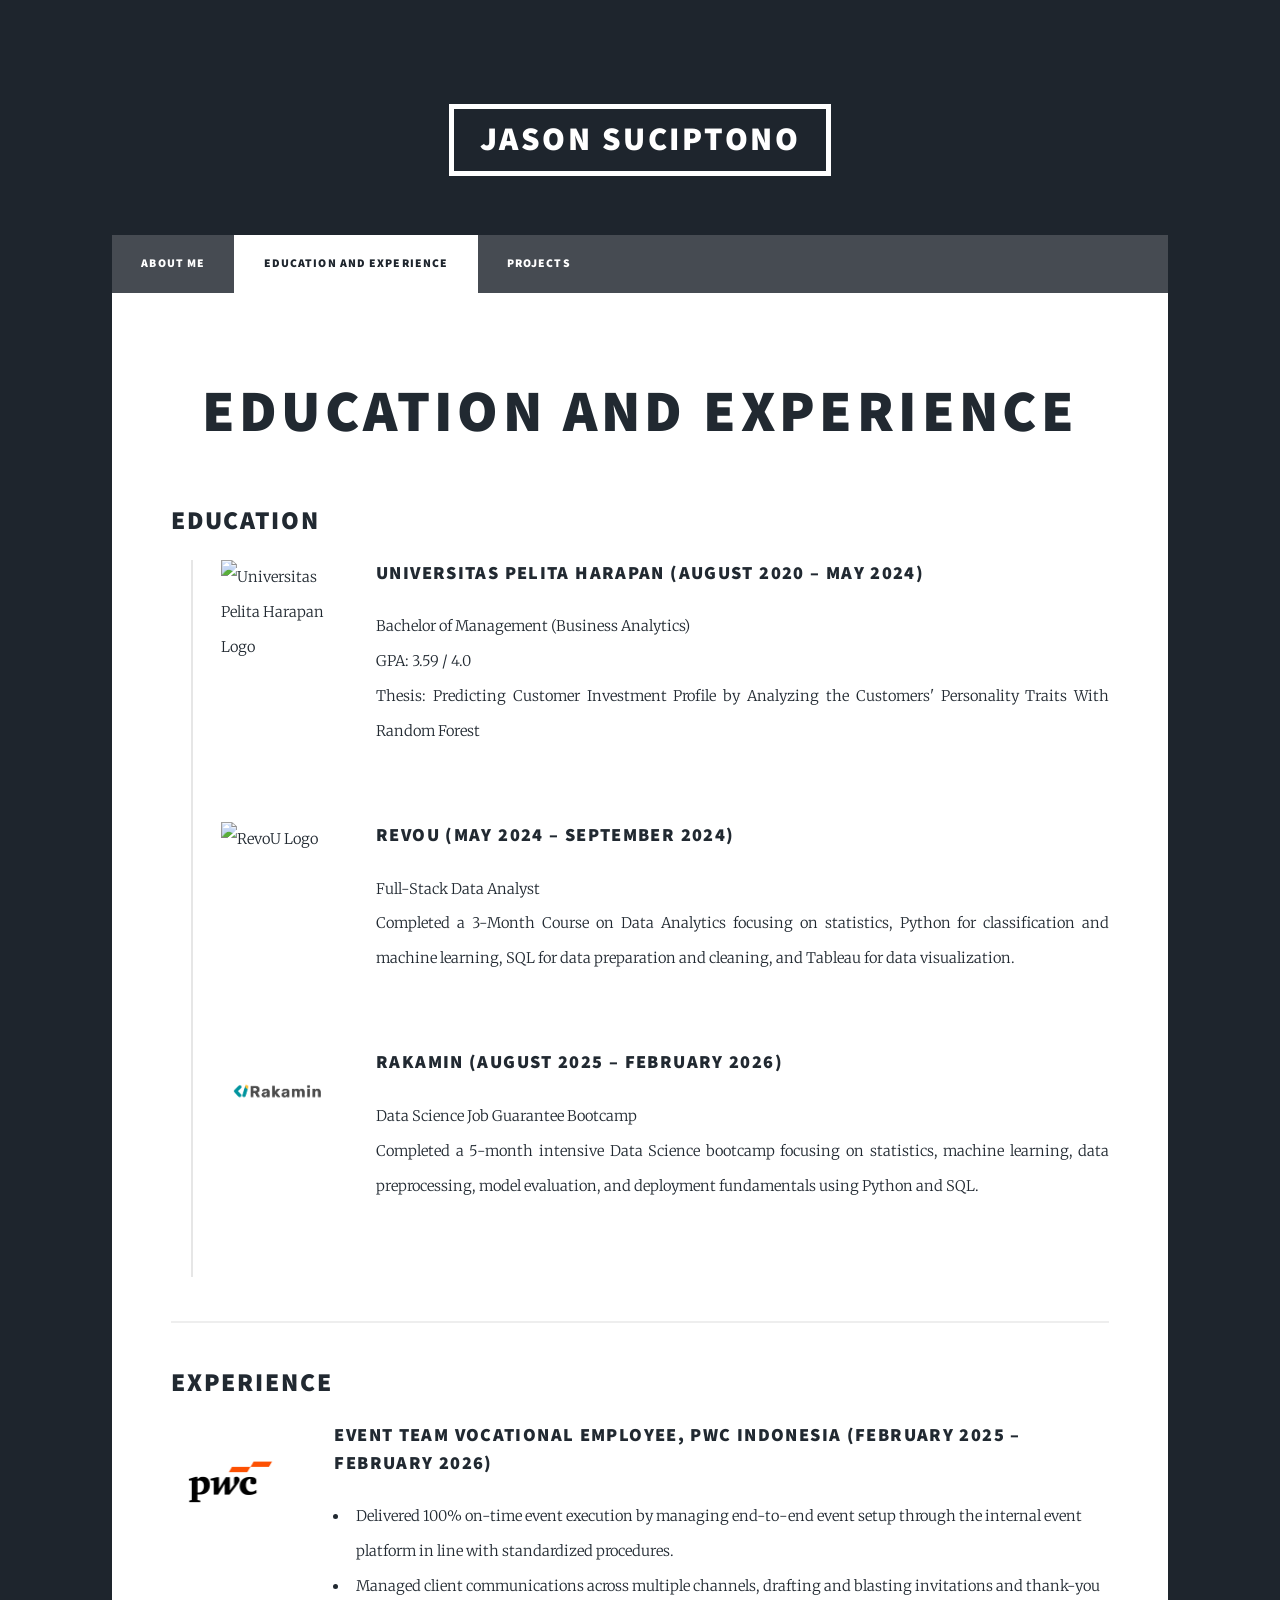
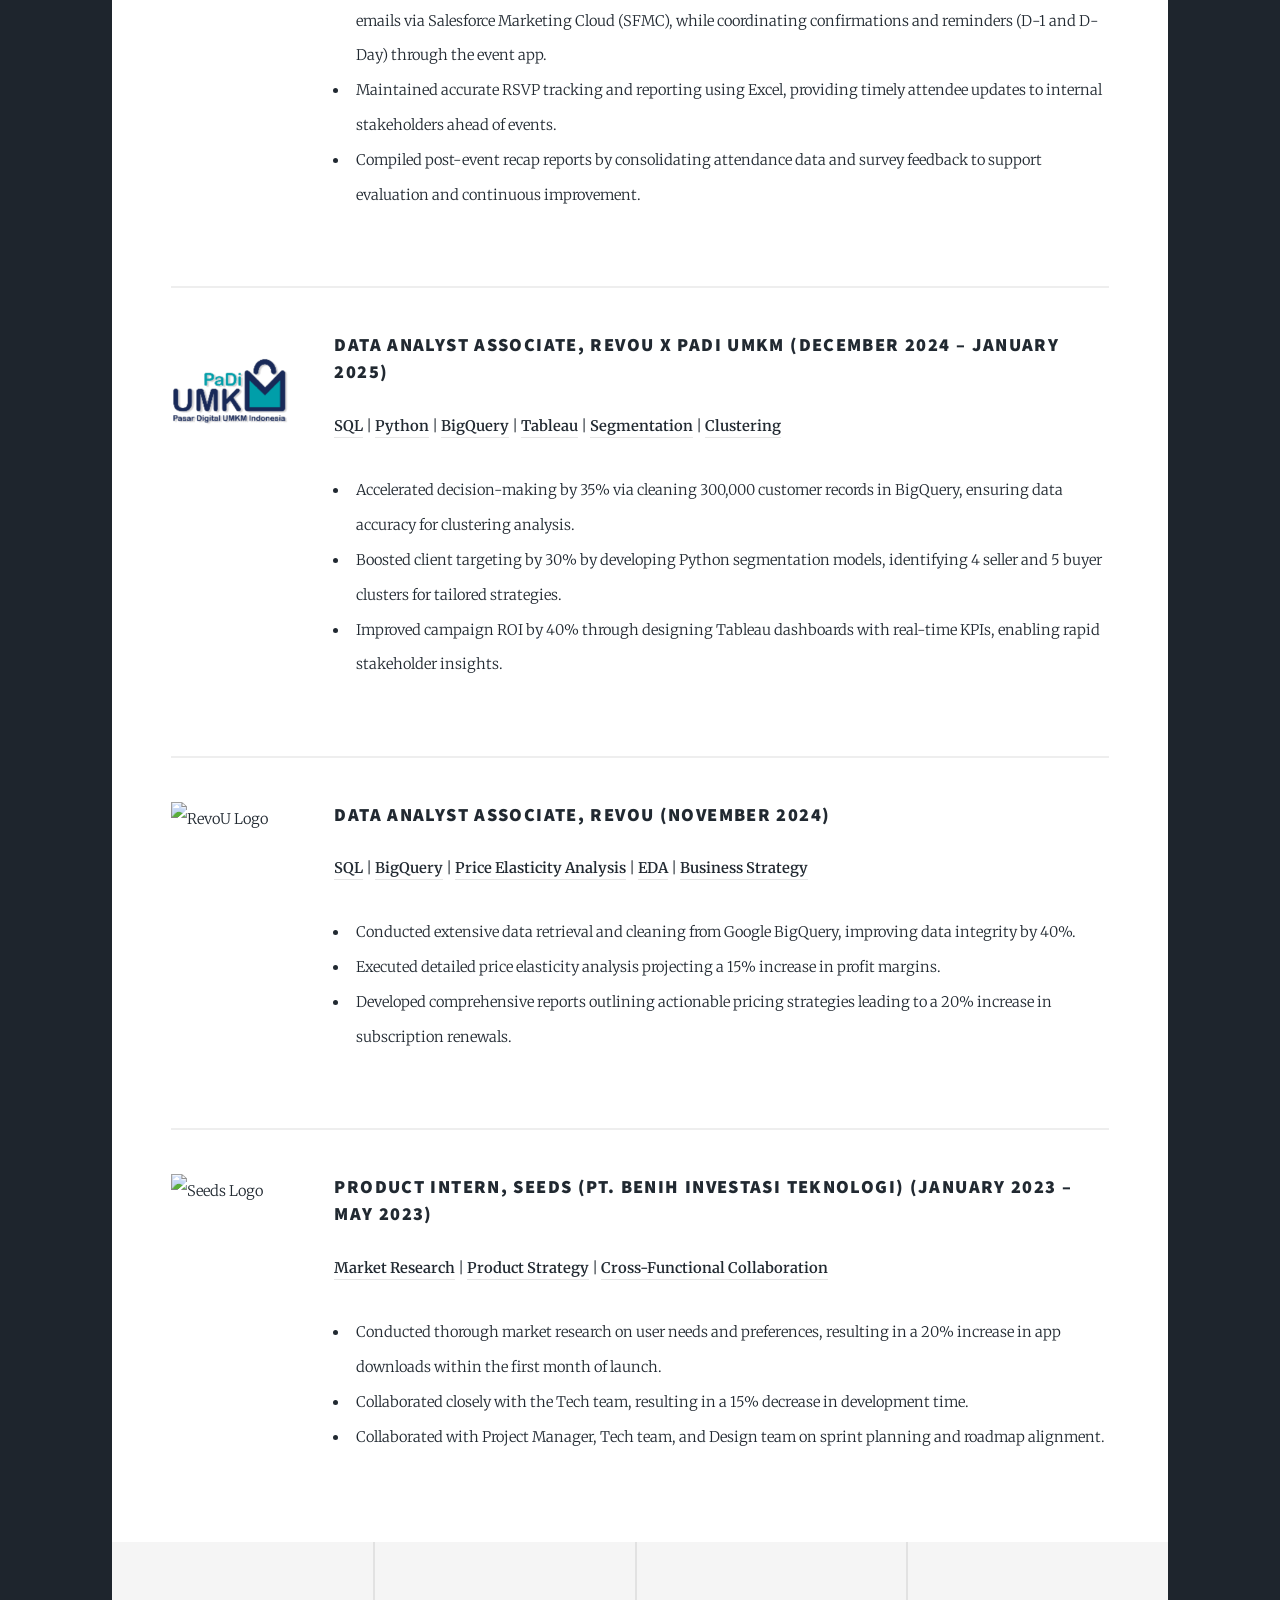
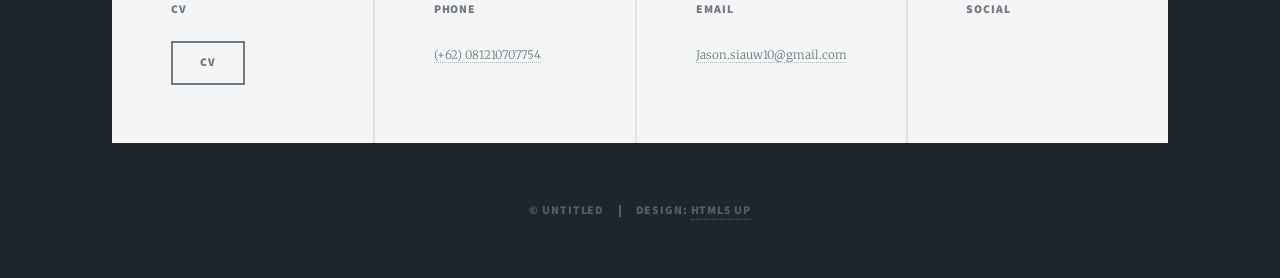
==== commit 3823194e: "Fix job and experience page" ====
--- a/education-and-experience.html
+++ b/education-and-experience.html
@@ -25,7 +25,7 @@
 				<!-- Nav -->
 					<nav id="nav">
 						<ul class="links">
-							<li><a href="about-me.html">About Me</a></li>
+							<li><a href="index.html">About Me</a></li>
 							<li class="active"><a href="education-and-experience.html">Education and Experience</a></li>
 							<li><a href="projects.html">Projects</a></li>
 						</ul>
@@ -68,7 +68,7 @@
 								<div class="row gtr-200 timeline-item">
 									<div class="col-2 col-12-small">
 										<span class="image fit">
-											<img src="images/revou.png" alt="RevoU Logo" />
+											<img src="images/RevoU.png" alt="RevoU Logo" />
 										</span>
 									</div>
 									<div class="col-10 col-12-small">
@@ -83,7 +83,7 @@
 								<div class="row gtr-200 timeline-item">
 									<div class="col-2 col-12-small">
 										<span class="image fit">
-											<img src="images/rakamin.png" alt="Rakamin Logo" />
+											<img src="images/Rakamin.png" alt="Rakamin Logo" />
 										</span>
 									</div>
 									<div class="col-10 col-12-small">
@@ -105,7 +105,7 @@
 							<div class="row gtr-200">
 								<div class="col-2 col-12-small">
 									<span class="image fit">
-										<img src="images/pwc.png" alt="PwC Indonesia Logo" />
+										<img src="images/PwC.png" alt="PwC Indonesia Logo" />
 									</span>
 								</div>
 								<div class="col-10 col-12-small">
@@ -152,7 +152,7 @@
 							<div class="row gtr-200">
 								<div class="col-2 col-12-small">
 									<span class="image fit">
-										<img src="images/revou.png" alt="RevoU Logo" />
+										<img src="images/RevoU.png" alt="RevoU Logo" />
 									</span>
 								</div>
 								<div class="col-10 col-12-small">
@@ -178,7 +178,7 @@
 							<div class="row gtr-200">
 								<div class="col-2 col-12-small">
 									<span class="image fit">
-										<img src="images/seeds.png" alt="Seeds Logo" />
+										<img src="images/Seeds.png" alt="Seeds Logo" />
 									</span>
 								</div>
 								<div class="col-10 col-12-small">
